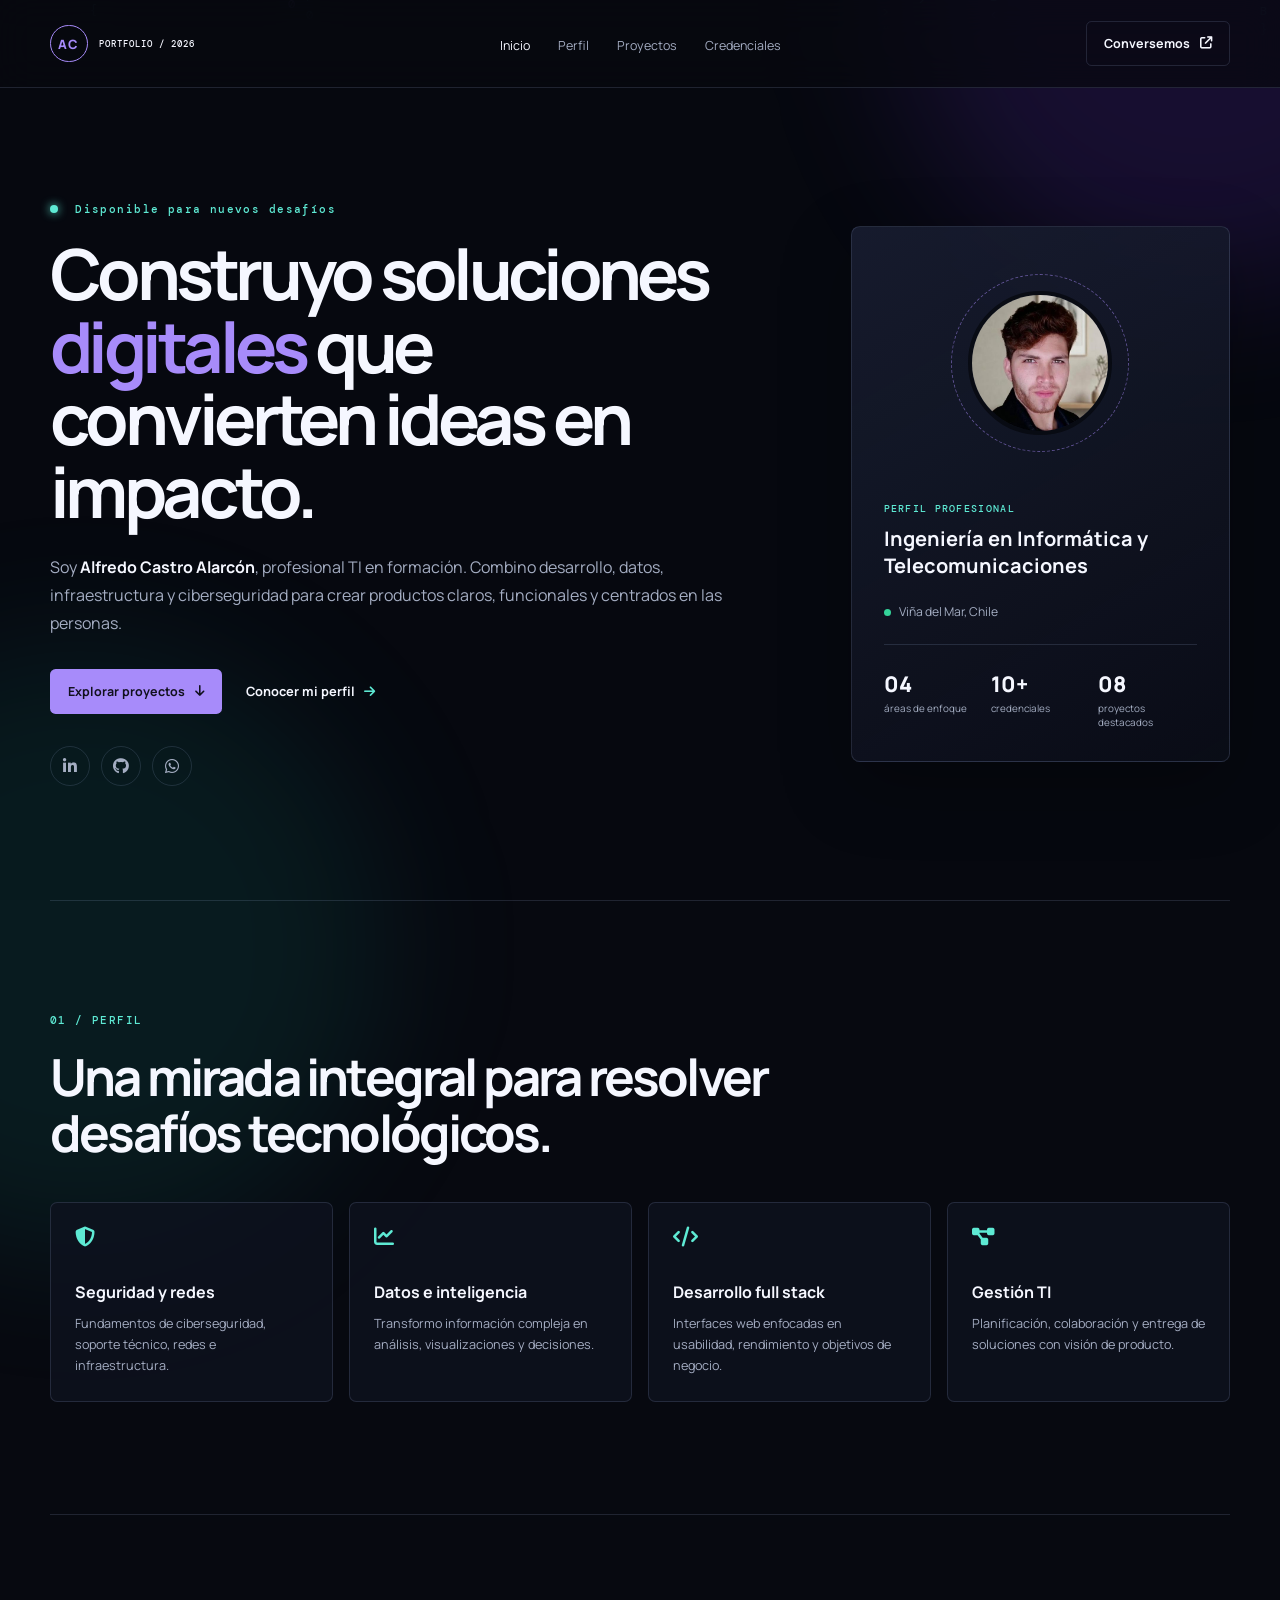
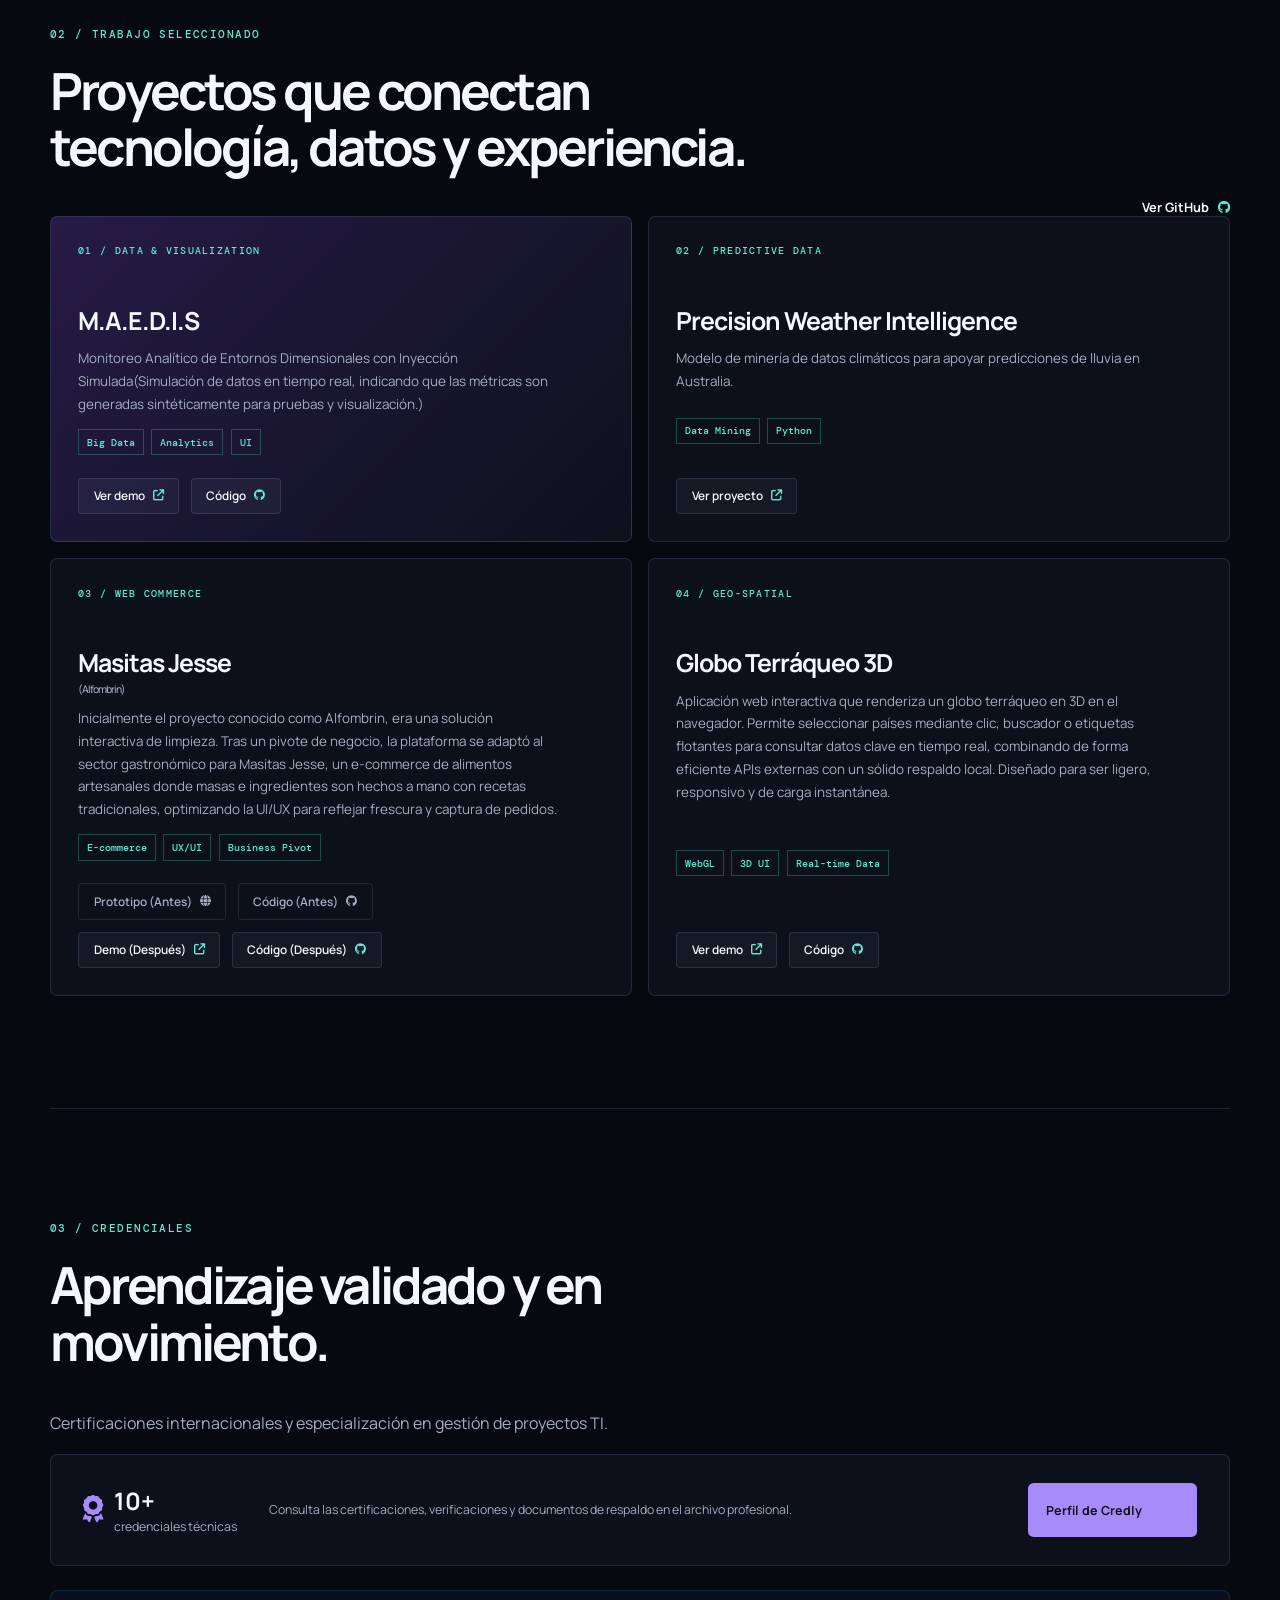
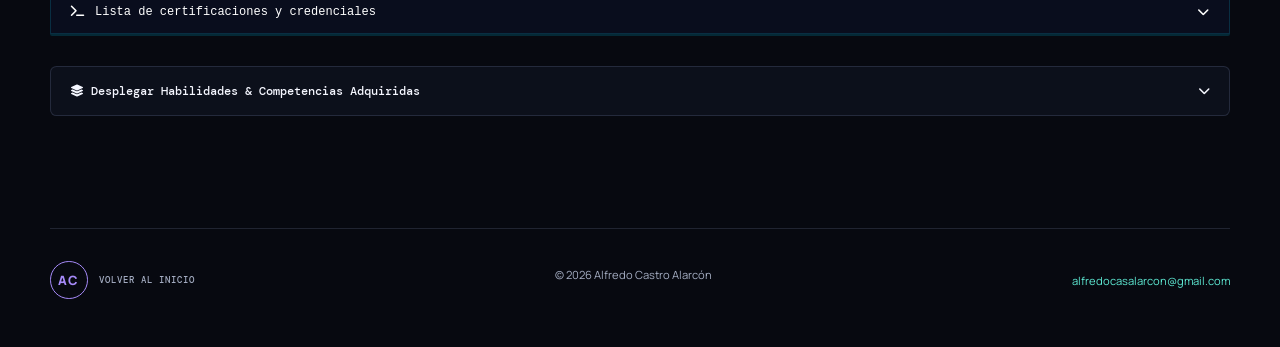
==== index.html @ 635bc7df "Update index.html" ====
<!doctype html>
<html lang="es">
<head>
  <meta charset="utf-8">
  <meta name="viewport" content="width=device-width, initial-scale=1">
  <meta name="description" content="Portafolio profesional de Alfredo Castro Alarcón.">
  <title>Alfredo Castro Alarcón · Portafolio</title>
  <link rel="preconnect" href="https://fonts.googleapis.com">
  <link rel="preconnect" href="https://fonts.gstatic.com" crossorigin>
  <link href="https://fonts.googleapis.com/css2?family=DM+Mono:wght@400;500&family=Manrope:wght@400;500;600;700;800&display=swap" rel="stylesheet">
  <link rel="stylesheet" href="https://cdnjs.cloudflare.com/ajax/libs/font-awesome/6.5.2/css/all.min.css">
  <link rel="stylesheet" href="css/style.css">
</head>
<body>
  <canvas id="matrix-canvas" aria-hidden="true"></canvas>
  <div class="ambient ambient-one"></div><div class="ambient ambient-two"></div>

  <div id="loading-screen" aria-live="polite"><div class="loader-content"><span class="loader-mark">AC</span><p>Inicializando portafolio</p></div></div>

  <header class="navbar">
    <a class="brand" href="#inicio" aria-label="Ir al inicio"><span>AC</span><small>PORTFOLIO / 2026</small></a>
    <button class="menu-toggle" type="button" aria-label="Abrir menú" aria-expanded="false"><i class="fa-solid fa-bars"></i></button>
    <nav aria-label="Navegación principal"><ul class="nav-links">
      <li><a class="active" href="#inicio">Inicio</a></li><li><a href="#perfil">Perfil</a></li><li><a href="#proyectos">Proyectos</a></li><li><a href="#certificaciones">Credenciales</a></li>
    </ul></nav>
    <a href="https://wa.me/56946371223" target="_blank" rel="noopener" class="btn btn-outline">Conversemos <i class="fa-solid fa-arrow-up-right-from-square"></i></a>
  </header>

  <main>
    <section id="inicio" class="hero-section">
      <div class="hero-copy reveal">
        <p class="eyebrow"><span></span> Disponible para nuevos desafíos</p>
        <h1>Construyo soluciones <em>digitales</em> que convierten ideas en impacto.</h1>
        <p class="hero-description">Soy <strong>Alfredo Castro Alarcón</strong>, profesional TI en formación. Combino desarrollo, datos, infraestructura y ciberseguridad para crear productos claros, funcionales y centrados en las personas.</p>
        <div class="hero-actions"><a class="btn btn-primary" href="#proyectos">Explorar proyectos <i class="fa-solid fa-arrow-down"></i></a><a class="text-link" href="#perfil">Conocer mi perfil <i class="fa-solid fa-arrow-right"></i></a></div>
        <div class="social-buttons"><a href="https://www.linkedin.com/in/alfredo-benjamin-castro-alarcon-b237053b0" target="_blank" rel="noopener" aria-label="LinkedIn"><i class="fa-brands fa-linkedin-in"></i></a><a href="https://github.com/Alphareone" target="_blank" rel="noopener" aria-label="GitHub"><i class="fa-brands fa-github"></i></a><a href="https://wa.me/56946371223" target="_blank" rel="noopener" aria-label="WhatsApp"><i class="fa-brands fa-whatsapp"></i></a></div>
      </div>
      <aside class="hero-panel reveal" aria-label="Resumen profesional">
        <div class="profile-orbit"><img src="img/alfredo-castro-alarcon.png" alt="Alfredo Castro Alarcón" onerror="this.hidden=true"><i class="fa-solid fa-user-shield"></i></div>
        <p class="panel-label">PERFIL PROFESIONAL</p><h2>Ingeniería en Informática y Telecomunicaciones</h2>
        <div class="status-line"><span></span> Viña del Mar, Chile</div>
        <dl class="metrics"><div><dt>04</dt><dd>áreas de enfoque</dd></div><div><dt>10+</dt><dd>credenciales</dd></div><div><dt>08</dt><dd>proyectos destacados</dd></div></dl>
      </aside>
    </section>

    <section id="perfil" class="section profile-section">
      <div class="section-intro reveal"><p class="eyebrow">01 / PERFIL</p><h2>Una mirada integral para resolver desafíos tecnológicos.</h2></div>
      <div class="focus-grid">
        <article class="focus-card reveal"><i class="fa-solid fa-shield-halved"></i><h3>Seguridad y redes</h3><p>Fundamentos de ciberseguridad, soporte técnico, redes e infraestructura.</p></article>
        <article class="focus-card reveal"><i class="fa-solid fa-chart-line"></i><h3>Datos e inteligencia</h3><p>Transformo información compleja en análisis, visualizaciones y decisiones.</p></article>
        <article class="focus-card reveal"><i class="fa-solid fa-code"></i><h3>Desarrollo full stack</h3><p>Interfaces web enfocadas en usabilidad, rendimiento y objetivos de negocio.</p></article>
        <article class="focus-card reveal"><i class="fa-solid fa-diagram-project"></i><h3>Gestión TI</h3><p>Planificación, colaboración y entrega de soluciones con visión de producto.</p></article>
      </div>
    </section>

<section id="proyectos" class="section projects-section">
      <div class="section-heading reveal"><div><p class="eyebrow">02 / TRABAJO SELECCIONADO</p><h2>Proyectos que conectan tecnología, datos y experiencia.</h2></div><a class="text-link" href="https://github.com/Alphareone" target="_blank" rel="noopener">Ver GitHub <i class="fa-brands fa-github"></i></a></div>
      <div class="projects-grid">
        <article class="project-card featured reveal"><p class="project-index">01 / DATA &amp; VISUALIZATION</p><h3>M.A.E.D.I.S</h3><p> Monitoreo Analítico de Entornos Dimensionales con Inyección Simulada(Simulación de datos en tiempo real, indicando que las métricas son generadas sintéticamente para pruebas y visualización.)</p><ul class="tags"><li>Big Data</li><li>Analytics</li><li>UI</li></ul><div class="project-links"><a href="https://alphareone.github.io/Carbono-APP-Visualizer/" target="_blank" rel="noopener" class="p-btn">Ver demo <i class="fa-solid fa-arrow-up-right-from-square"></i></a><a href="https://github.com/Alphareone/Carbono-APP-Visualizer.git" target="_blank" rel="noopener" class="p-btn">Código <i class="fa-brands fa-github"></i></a></div></article>
        <article class="project-card reveal"><p class="project-index">02 / PREDICTIVE DATA</p><h3>Precision Weather Intelligence</h3><p>Modelo de minería de datos climáticos para apoyar predicciones de lluvia en Australia.</p><ul class="tags"><li>Data Mining</li><li>Python</li></ul><div class="project-links"><a href="https://github.com/Alphareone/Precision-Weather-Intelligence.git" target="_blank" rel="noopener" class="p-btn">Ver proyecto <i class="fa-solid fa-arrow-up-right-from-square"></i></a></div></article>
        <article class="project-card reveal"><p class="project-index">03 / WEB COMMERCE</p><h3>Masitas Jesse <small style="font-size:0.65rem;color:var(--muted);font-weight:500;display:block;margin-top:0.2rem;">(Alfombrin)</small></h3><p>Inicialmente el proyecto conocido como Alfombrin, era una solución interactiva de limpieza. Tras un pivote de negocio, la plataforma se adaptó al sector gastronómico para Masitas Jesse, un e-commerce de alimentos artesanales donde masas e ingredientes son hechos a mano con recetas tradicionales, optimizando la UI/UX para reflejar frescura y captura de pedidos.</p><ul class="tags"><li>E-commerce</li><li>UX/UI</li><li>Business Pivot</li></ul><div class="project-links-container"><div class="project-links-row"><a href="https://alphareone.github.io/Alfombrin/" target="_blank" rel="noopener" class="p-btn btn-legacy">Prototipo (Antes) <i class="fa-solid fa-globe"></i></a><a href="https://github.com/Alphareone/Alfombrin.git" target="_blank" rel="noopener" class="p-btn btn-legacy">Código (Antes) <i class="fa-brands fa-github"></i></a></div><div class="project-links-row"><a href="https://alphareone.github.io/MasitasJesse/" target="_blank" rel="noopener" class="p-btn">Demo (Después) <i class="fa-solid fa-arrow-up-right-from-square"></i></a><a href="https://github.com/Alphareone/MasitasJesse.git" target="_blank" rel="noopener" class="p-btn">Código (Después) <i class="fa-brands fa-github"></i></a></div></div></article>
        <article class="project-card reveal"><p class="project-index">04 / GEO-SPATIAL</p><h3>Globo Terráqueo 3D</h3><p>Aplicación web interactiva que renderiza un globo terráqueo en 3D en el navegador. Permite seleccionar países mediante clic, buscador o etiquetas flotantes para consultar datos clave en tiempo real, combinando de forma eficiente APIs externas con un sólido respaldo local. Diseñado para ser ligero, responsivo y de carga instantánea.</p><ul class="tags"><li>WebGL</li><li>3D UI</li><li>Real-time Data</li></ul><div class="project-links"><a href="https://alphareone.github.io/Mapa3D-Abca-Link/" target="_blank" rel="noopener" class="p-btn">Ver demo <i class="fa-solid fa-arrow-up-right-from-square"></i></a><a href="https://github.com/Alphareone/Mapa3D-Abca-Link.git" target="_blank" rel="noopener" class="p-btn">Código <i class="fa-brands fa-github"></i></a></div></article>
      </div>
    </section>

    <section id="certificaciones" class="section certs-section">
      <div class="section-intro reveal"><p class="eyebrow">03 / CREDENCIALES</p><h2>Aprendizaje validado y en movimiento.</h2><p>Certificaciones internacionales y especialización en gestión de proyectos TI.</p></div>
      <div class="credential-summary reveal"><div><i class="fa-solid fa-award"></i><strong>10+</strong><span>credenciales técnicas</span></div><p>Consulta las certificaciones, verificaciones y documentos de respaldo en el archivo profesional.</p><a class="btn btn-primary" href="https://www.credly.com/users/alfredo-benjamin-castro-alarcon" target="_blank" rel="noopener">Perfil de Credly <i class="fa-solid fa-arrow-up-right-from-square"></i></a></div>
      <div id="contenedor-carpeta-digital"></div><div id="contenedor-matriz-skills"></div>
    </section>
  </main>
  <footer><a class="brand" href="#inicio"><span>AC</span><small>VOLVER AL INICIO</small></a><p>© 2026 Alfredo Castro Alarcón</p><a href="mailto:alfredocasalarcon@gmail.com?subject=Contacto%20desde%20tu%20Portafolio">alfredocasalarcon@gmail.com</a></footer>
  <script src="js/matrix-bg.js"></script><script src="js/ui-components.js"></script><script src="js/main.js"></script><script>let clickCount=0;console.log("%c  /\\_/\\\n ( o.o ) <--- (Gato Ágil Real)\n  > ^ < \n%c⚡ CYBER ANIMALS PRO v9.0 ⚡\n%c[ Conectado con físicas realistas de salto y carrera ]","color:#fb923c;font-weight:bold;font-size:14px;line-height:1.4;","color:#5eead4;font-weight:800;font-size:10px;font-family:monospace;margin-top:5px;display:block;","color:#a4adc2;font-size:9px;font-style:italic;");const bunny=document.createElement("div");bunny.id="matrix-bunny";bunny.innerHTML=`<svg viewBox="0 0 100 100" fill="none" stroke="#f472b6" stroke-width="3" stroke-linecap="round" stroke-linejoin="round"><path d="M20 60c0-15 10-25 25-25s20 15 20 25-5 15-20 15-25-5-25-15zM25 35c-3-10-5-20 2-25s12 5 10 15M40 35c3-10 5-20-2-25s-12 5-10 15M15 70c-4 0-7 4-5 8s8 2 8-3M55 72c4 0 7 4 5 8s-8 2-8-3" stroke="#f472b6"/><circle cx="34" cy="46" r="5" stroke="#f472b6"/><circle cx="50" cy="46" r="5" stroke="#f472b6"/><path d="M39 46h5" stroke="#f472b6"/></svg>`;const cat=document.createElement("div");cat.id="matrix-cat";cat.innerHTML=`<svg viewBox="0 0 120 80" fill="none" stroke="#fb923c" stroke-width="3" stroke-linecap="round" stroke-linejoin="round"><path d="M35 40c15-5 35-5 50 0 10 3 15 12 10 18-5 5-25 5-45 2-15-2-20-8-15-20zM80 38c5-8 12-10 12-2s-4 12-12 10M25 45c-8-2-15-10-5-12s15 4 15 10M85 55l15 10M75 56l10 12M30 55l-15 12M40 54l-10 14M20 35c-5-5-5-15 0-15s10 10 5 15" stroke="#fb923c"/><rect x="72" y="36" width="7" height="7" rx="1" stroke="#fb923c"/><rect x="84" y="38" width="7" height="7" rx="1" stroke="#fb923c"/><path d="M79 40h5" stroke="#fb923c"/></svg>`;document.body.appendChild(bunny);document.body.appendChild(cat);document.addEventListener("click",()=>{clickCount++;if(clickCount===15&&!bunny.classList.contains("cyber-jump")){bunny.classList.add("cyber-jump");cat.classList.add("cyber-chase");setTimeout(()=>{bunny.classList.remove("cyber-jump");cat.classList.remove("cyber-chase");clickCount=0;},6300);}});</script>
</body>
</html>
---- css/style.css ----
:root{--bg:#070910;--surface:rgba(15,18,31,.78);--surface-solid:#101522;--line:rgba(186,202,255,.14);--text:#f5f7ff;--muted:#a4adc2;--violet:#a78bfa;--cyan:#5eead4;--max:1180px}*{box-sizing:border-box}html{scroll-behavior:smooth}body{margin:0;background:var(--bg);color:var(--text);font-family:Manrope,Arial,sans-serif;overflow-x:hidden}a{color:inherit;text-decoration:none}#matrix-canvas{position:fixed;inset:0;z-index:-3;width:100%;height:100%;opacity:.18}.ambient{position:fixed;z-index:-2;width:38rem;height:38rem;filter:blur(70px);border-radius:50%;pointer-events:none}.ambient-one{background:rgba(124,58,237,.15);top:-20rem;right:-14rem}.ambient-two{background:rgba(20,184,166,.1);bottom:-22rem;left:-14rem}#loading-screen{position:fixed;inset:0;background:#070910;z-index:100;display:grid;place-items:center;transition:opacity .5s,visibility .5s}.loader-content{text-align:center;color:var(--muted);font:500 .75rem 'DM Mono',monospace;letter-spacing:.12em}.loader-mark{display:grid;place-items:center;width:4rem;height:4rem;margin:auto auto 1rem;border:1px solid var(--violet);border-radius:50%;color:var(--text);font:700 1rem Manrope;box-shadow:0 0 32px rgba(167,139,250,.35)}.navbar{height:5.5rem;display:flex;align-items:center;justify-content:space-between;padding:0 max(1.5rem,calc((100% - var(--max))/2));border-bottom:1px solid var(--line);background:rgba(7,9,16,.74);backdrop-filter:blur(18px);position:sticky;top:0;z-index:20}.brand{display:flex;align-items:center;gap:.7rem;font:500 .65rem 'DM Mono',monospace;letter-spacing:.1em}.brand span{display:grid;place-items:center;width:2.35rem;height:2.35rem;border:1px solid var(--violet);border-radius:50%;font:800 .8rem Manrope;color:var(--violet)}.nav-links{display:flex;list-style:none;gap:1.75rem;margin:0;padding:0}.nav-links a{font-size:.78rem;color:var(--muted);transition:color .2s}.nav-links a:hover,.nav-links a.active{color:var(--text)}.btn{display:inline-flex;align-items:center;justify-content:center;gap:.65rem;padding:.8rem 1.05rem;border-radius:.35rem;border:1px solid transparent;font-size:.78rem;font-weight:700;transition:transform .2s,background .2s}.btn:hover{transform:translateY(-2px)}.btn-primary{background:var(--violet);color:#11101d}.btn-outline{border-color:var(--line);color:var(--text)}.menu-toggle{display:none;background:none;border:0;color:var(--text);font-size:1.15rem}.hero-section,.section{width:min(var(--max),calc(100% - 3rem));margin:auto}.hero-section{min-height:calc(100vh - 5.5rem);display:grid;grid-template-columns:1.3fr .7fr;align-items:center;gap:6rem;padding:5rem 0}.eyebrow{font:500 .68rem 'DM Mono',monospace;letter-spacing:.13em;color:var(--cyan);margin:0 0 1.3rem}.eyebrow span{display:inline-block;width:.5rem;height:.5rem;border-radius:50%;background:var(--cyan);margin-right:.55rem;box-shadow:0 0 10px var(--cyan)}h1,h2,h3,p{margin-top:0}h1{font-size:clamp(2.7rem,5.5vw,5.2rem);line-height:1.03;letter-spacing:-.065em;max-width:55rem;margin-bottom:1.6rem}h1 em{font-style:normal;color:var(--violet)}.hero-description{max-width:42rem;color:var(--muted);line-height:1.75;font-size:1rem}.hero-description strong{color:var(--text)}.hero-actions{display:flex;align-items:center;gap:1.5rem;margin:2rem 0}.text-link{font-size:.8rem;font-weight:700;color:var(--text)}.text-link i{margin-left:.35rem;color:var(--cyan)}.social-buttons{display:flex;gap:.7rem}.social-buttons a{display:grid;place-items:center;width:2.5rem;height:2.5rem;border:1px solid var(--line);border-radius:50%;color:var(--muted);transition:.2s}.social-buttons a:hover{color:var(--cyan);border-color:var(--cyan);transform:translateY(-2px)}.hero-panel{position:relative;background:linear-gradient(150deg,rgba(24,29,48,.92),rgba(11,14,25,.75));border:1px solid var(--line);padding:2rem;border-radius:.55rem;box-shadow:0 25px 70px rgba(0,0,0,.28)}.profile-orbit{height:13rem;display:grid;place-items:center;margin-bottom:2.2rem;position:relative}.profile-orbit:before{content:'';position:absolute;width:11rem;height:11rem;border:1px dashed rgba(167,139,250,.5);border-radius:50%;animation:spin 26s linear infinite}.profile-orbit img{width:9rem;height:9rem;border-radius:50%;object-fit:cover;position:relative;z-index:1;border:4px solid rgba(7,9,16,.8)}.profile-orbit i{position:absolute;font-size:4rem;color:var(--violet);opacity:.65}.panel-label,.project-index{font:500 .62rem 'DM Mono',monospace;letter-spacing:.13em;color:var(--cyan)}.hero-panel h2{font-size:1.25rem;line-height:1.35;margin:.55rem 0 1.5rem}.status-line{font-size:.76rem;color:var(--muted);padding-bottom:1.5rem;border-bottom:1px solid var(--line)}.status-line span{display:inline-block;width:.45rem;height:.45rem;border-radius:50%;background:#34d399;margin-right:.4rem}.metrics{display:grid;grid-template-columns:repeat(3,1fr);gap:.5rem;margin:1.5rem 0 0}.metrics dt{font-size:1.35rem;font-weight:800}.metrics dd{margin:.2rem 0 0;font-size:.62rem;color:var(--muted)}.section{padding:7rem 0;border-top:1px solid var(--line)}.section-intro{max-width:48rem}.section h2{font-size:clamp(2rem,4vw,3.35rem);line-height:1.1;letter-spacing:-.055em;margin-bottom:2.6rem}.section-intro>p:last-child{color:var(--muted);line-height:1.7}.focus-grid{display:grid;grid-template-columns:repeat(4,1fr);gap:1rem}.focus-card{padding:1.5rem;background:var(--surface);border:1px solid var(--line);border-radius:.45rem;transition:.25s}.focus-card:hover,.project-card:hover{border-color:rgba(167,139,250,.7);transform:translateY(-4px)}.focus-card i{color:var(--cyan);font-size:1.25rem}.focus-card h3{font-size:1rem;margin:2rem 0 .7rem}.focus-card p{font-size:.79rem;line-height:1.65;color:var(--muted);margin:0}.section-heading{display:flex;align-items:end;justify-content:space-between;gap:2rem}.section-heading h2{max-width:45rem}.projects-grid{display:grid;grid-template-columns:repeat(2,1fr);gap:1rem}.project-card{min-height:20rem;display:flex;flex-direction:column;background:var(--surface);border:1px solid var(--line);border-radius:.45rem;padding:1.7rem;transition:.25s}.project-card.featured{background:linear-gradient(135deg,rgba(111,70,196,.3),rgba(15,18,31,.9))}.project-card h3{font-size:1.55rem;letter-spacing:-.04em;margin:2.3rem 0 .65rem}.project-card>p:not(.project-index){line-height:1.7;font-size:.84rem;color:var(--muted);max-width:30rem}.tags{display:flex;flex-wrap:wrap;gap:.45rem;padding:0;list-style:none;margin:auto 0 1.4rem}.tags li{font:500 .62rem 'DM Mono',monospace;color:var(--cyan);border:1px solid rgba(94,234,212,.25);padding:.35rem .5rem}.project-links{display:flex;gap:1rem}.project-links a{font-size:.75rem;font-weight:700;color:var(--text)}.project-links a:first-child{color:var(--cyan)}.project-links.evolution-grid{display:grid;grid-template-columns:1fr 1fr;gap:.6rem 1.2rem;width:100%}.project-links.evolution-grid a.legacy-link{color:var(--muted);font-weight:500;opacity:.7;transition:opacity .2s,color .2s}.project-links.evolution-grid a.legacy-link:hover{color:var(--text);opacity:1}.project-links.evolution-grid a.legacy-link i{color:var(--muted);opacity:.8}.credential-summary{display:grid;grid-template-columns:auto 1fr auto;align-items:center;gap:2rem;padding:1.75rem 2rem;margin-bottom:1.5rem;background:var(--surface);border:1px solid var(--line);border-radius:.45rem}.credential-summary>div{display:grid;grid-template-columns:auto auto;align-items:center;column-gap:.7rem}.credential-summary i{grid-row:span 2;font-size:1.7rem;color:var(--violet)}.credential-summary strong{font-size:1.5rem}.credential-summary span,.credential-summary p{font-size:.77rem;color:var(--muted);line-height:1.6;margin:0}.skills-map-container,.dropdown-container{margin-top:1rem}.skills-map-trigger,.dropdown-trigger{width:100%;display:flex;justify-content:space-between;align-items:center;padding:1rem 1.2rem;background:var(--surface);border:1px solid var(--line);border-radius:.4rem;color:var(--text);text-align:left;font:500 .75rem 'DM Mono',monospace;cursor:pointer}.dropdown-content{max-height:0;overflow:hidden;transition:max-height .4s ease}.dropdown-content.open{max-height:8000px}.skills-matrix-grid{display:grid;grid-template-columns:repeat(3,1fr);gap:1rem;padding:1rem 0}.matrix-column{padding:1.2rem;background:var(--surface);border:1px solid var(--line);border-radius:.4rem}.matrix-column h5{font-size:.76rem;margin:0 0 .8rem;color:var(--cyan)}.matrix-column ul{margin:0;padding-left:1rem;color:var(--muted);font-size:.73rem;line-height:1.65}.cert-interactive-card{background:var(--surface)!important;border-color:var(--line)!important}.cert-interactive-card:hover{transform:translateY(-4px);border-color:var(--violet)!important;box-shadow:0 16px 35px rgba(0,0,0,.25)}footer{width:min(var(--max),calc(100% - 3rem));margin:auto;border-top:1px solid var(--line);padding:2rem 0 3rem;display:flex;justify-content:space-between;align-items:center;color:var(--muted);font-size:.7rem}footer a:last-child{color:var(--cyan)}.reveal{opacity:0;transform:translateY(18px);transition:opacity .65s ease,transform .65s ease}.reveal.visible{opacity:1;transform:none}@keyframes spin{to{transform:rotate(360deg)}}@media(max-width:850px){.navbar{height:4.8rem}.navbar>.btn{display:none}.menu-toggle{display:block}.navbar nav{display:none;position:absolute;top:4.8rem;left:0;right:0;background:#0b0e18;border-bottom:1px solid var(--line);padding:1.2rem 1.5rem}.navbar nav.open{display:block}.nav-links{flex-direction:column;gap:1rem}.hero-section{grid-template-columns:1fr;gap:2.5rem;padding:4rem 0}.hero-panel{max-width:31rem}.focus-grid{grid-template-columns:repeat(2,1fr)}.credential-summary{grid-template-columns:1fr;gap:1.1rem}.skills-matrix-grid{grid-template-columns:1fr}}@media(max-width:560px){.hero-section,.section,footer{width:min(100% - 2rem,var(--max))}h1{font-size:2.7rem}.section{padding:4.5rem 0}.focus-grid,.projects-grid{grid-template-columns:1fr}.section-heading{align-items:start;flex-direction:column;gap:0}.hero-actions{align-items:start;flex-direction:column;gap:1.1rem}.profile-orbit{height:10rem}.profile-orbit:before{width:8rem;height:8rem}.profile-orbit img{width:6.5rem;height:6.5rem}footer{gap:1rem;align-items:start;flex-direction:column}.credential-summary{padding:1.4rem}}
/* Contenedor base original para las tarjetas estándar (1, 2 y 4) */.project-links {display: flex;flex-wrap: wrap;gap: 0.75rem;margin-top: auto;}/* NUEVO: Contenedor estructural para las dos filas de Masitas Jesse */.project-links-container {display: flex;flex-direction: column;gap: 0.75rem; /* Espacio vertical entre la fila de arriba y la de abajo */margin-top: auto; /* Empuja todo al fondo de la tarjeta */}/* Filas horizontales internas */.project-links-row {display: flex;gap: 0.75rem; /* Espacio horizontal entre botones de la misma fila */}/* Estilo base para todos los botones de proyectos */
.project-links .p-btn,.project-links-row .p-btn {display: inline-flex;align-items: center;justify-content: center;gap: 0.5rem;padding: 0.55rem 0.9rem;border-radius: 0.25rem;font-size: 0.74rem;font-weight: 600;background: rgba(186, 202, 255, 0.05);border: 1px solid var(--line);color: var(--text) !important;transition: all 0.2s ease;cursor: pointer;flex: 1; /* Hace que ambos botones midan exactamente lo mismo en pantallas móviles */max-width: max-content; /* Evita que se estiren de más en pantallas grandes */}/* Hover Global */.project-links .p-btn:hover,.project-links-row .p-btn:hover {background: rgba(94, 234, 212, 0.1);border-color: var(--cyan);transform: translateY(-1px);}/* Iconos de botones actuales */.project-links .p-btn i,.project-links-row .p-btn i {font-size: 0.7rem;color: var(--cyan);transition: transform 0.2s ease;}.project-links .p-btn:hover i,.project-links-row .p-btn:hover i {transform: scale(1.1);}/* Estilos específicos para la fila Legacy / "Antes" */.project-links-row .p-btn.btn-legacy {color: var(--muted) !important;border-color: rgba(164, 173, 194, 0.15);background: transparent;}.project-links-row .p-btn.btn-legacy i {color: var(--muted);}/* Hover específico para el "Antes" (Cambia a Violeta para denotar jerarquía) */.project-links-row .p-btn.btn-legacy:hover {border-color: var(--violet);background: rgba(167, 139, 250, 0.08);color: var(--text) !important;}.project-links-row .p-btn.btn-legacy:hover i {color: var(--violet);}#matrix-bunny,#matrix-cat{position:fixed;bottom:-100px;left:-150px;width:110px;height:auto;z-index:-2;pointer-events:none;opacity:0;mix-blend-mode:screen;transition:opacity 0.3s}#matrix-bunny{filter:drop-shadow(0 0 15px rgba(244,114,182,0.8))}#matrix-cat{filter:drop-shadow(0 0 15px rgba(251,146,60,0.8))}.cyber-jump{animation:bunnyJump 6s cubic-bezier(0.25,1,0.5,1) forwards}.cyber-chase{animation:catChase 6s cubic-bezier(0.25,1,0.5,1) 0.3s forwards}.cyber-jump svg{animation:bunnyFlex 0.8s ease-in-out infinite}.cyber-chase svg{animation:catFlex 0.5s ease-in-out infinite}@keyframes bunnyJump{0%{left:-150px;bottom:-20px;opacity:0}10%{opacity:1}15%{bottom:160px}30%{bottom:0px}45%{bottom:180px}60%{bottom:0px}75%{bottom:140px}90%{bottom:0px;opacity:1}100%{left:100%;bottom:-20px;opacity:0}}@keyframes catChase{0%{left:-150px;bottom:0px;opacity:0}10%{opacity:1}100%{left:100%;bottom:0px;opacity:0}}@keyframes bunnyFlex{0%,100%{transform:scale(1,1) translateY(0)}40%{transform:scale(0.8,1.3) translateY(-10px)}75%{transform:scale(1.3,0.7) translateY(5px)}}@keyframes catFlex{0%,100%{transform:scale(1,1)}50%{transform:scale(1.4,0.8) translateX(5px)}}
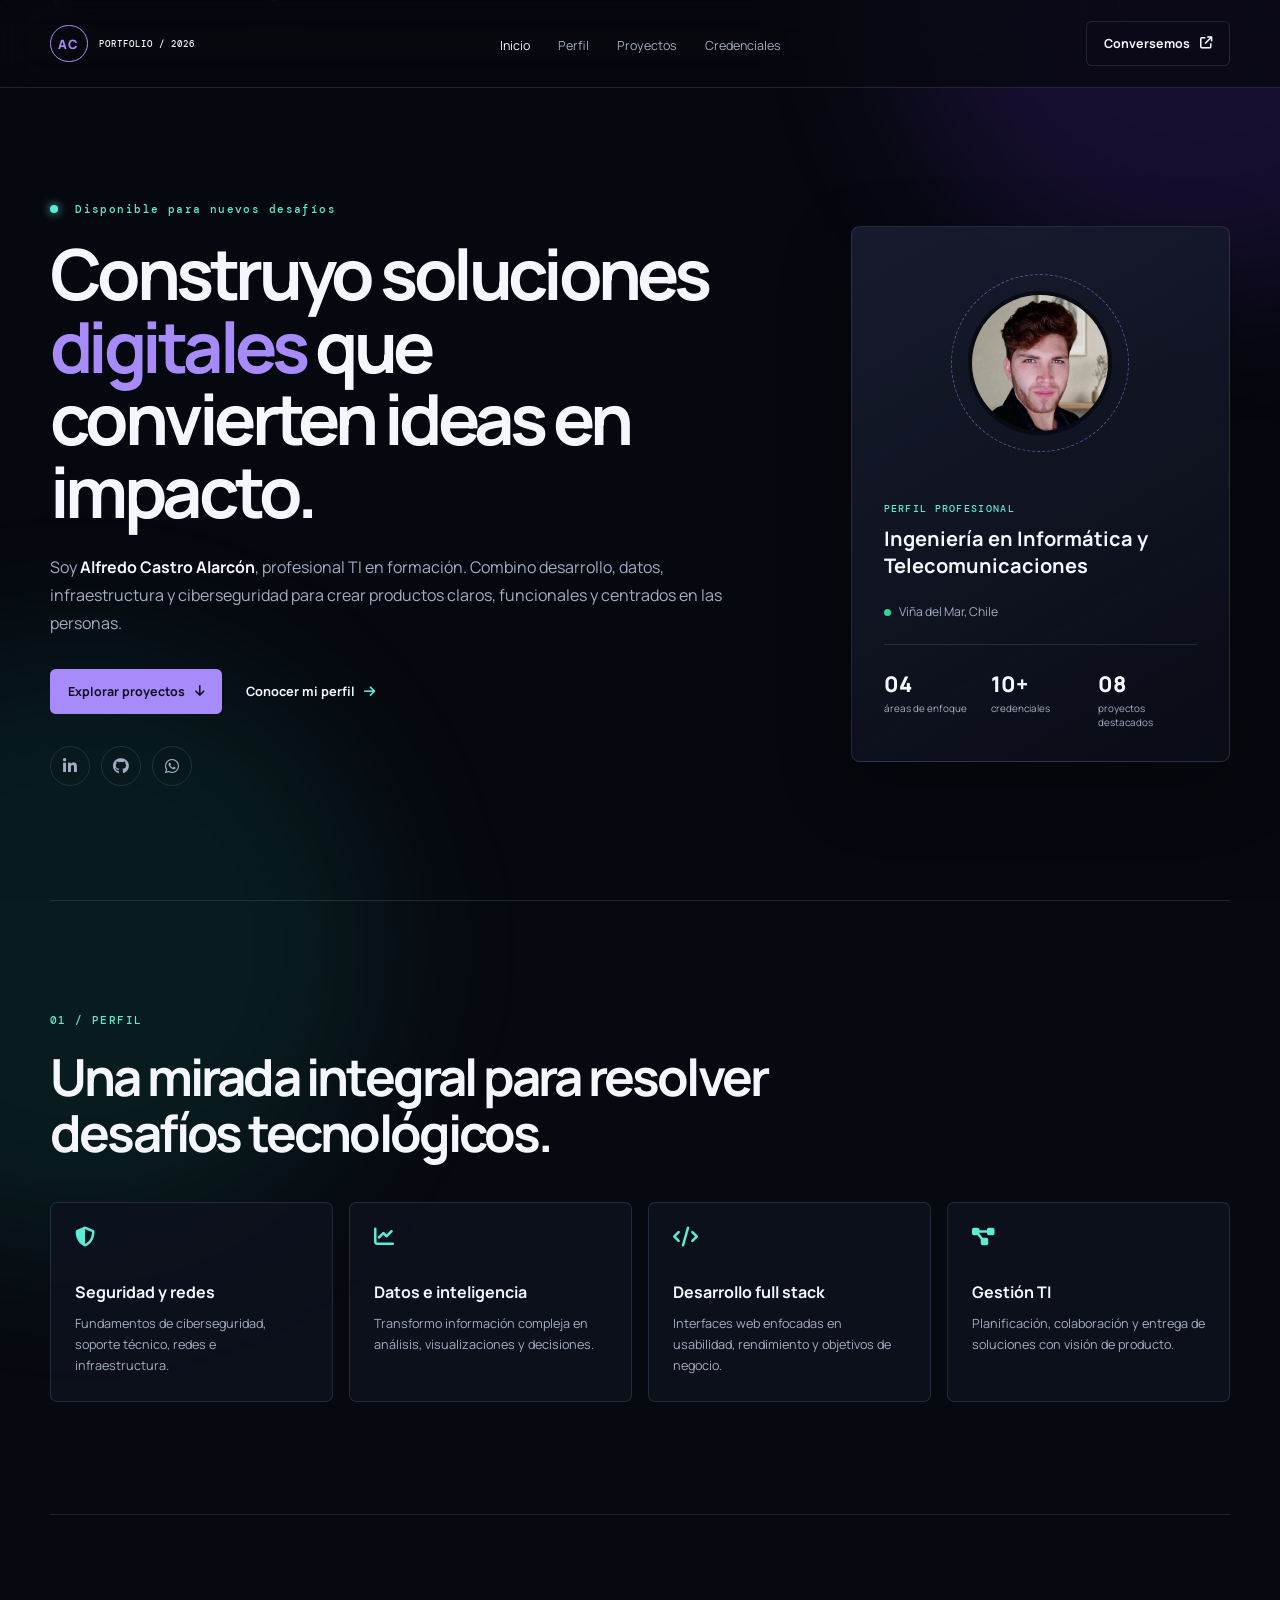
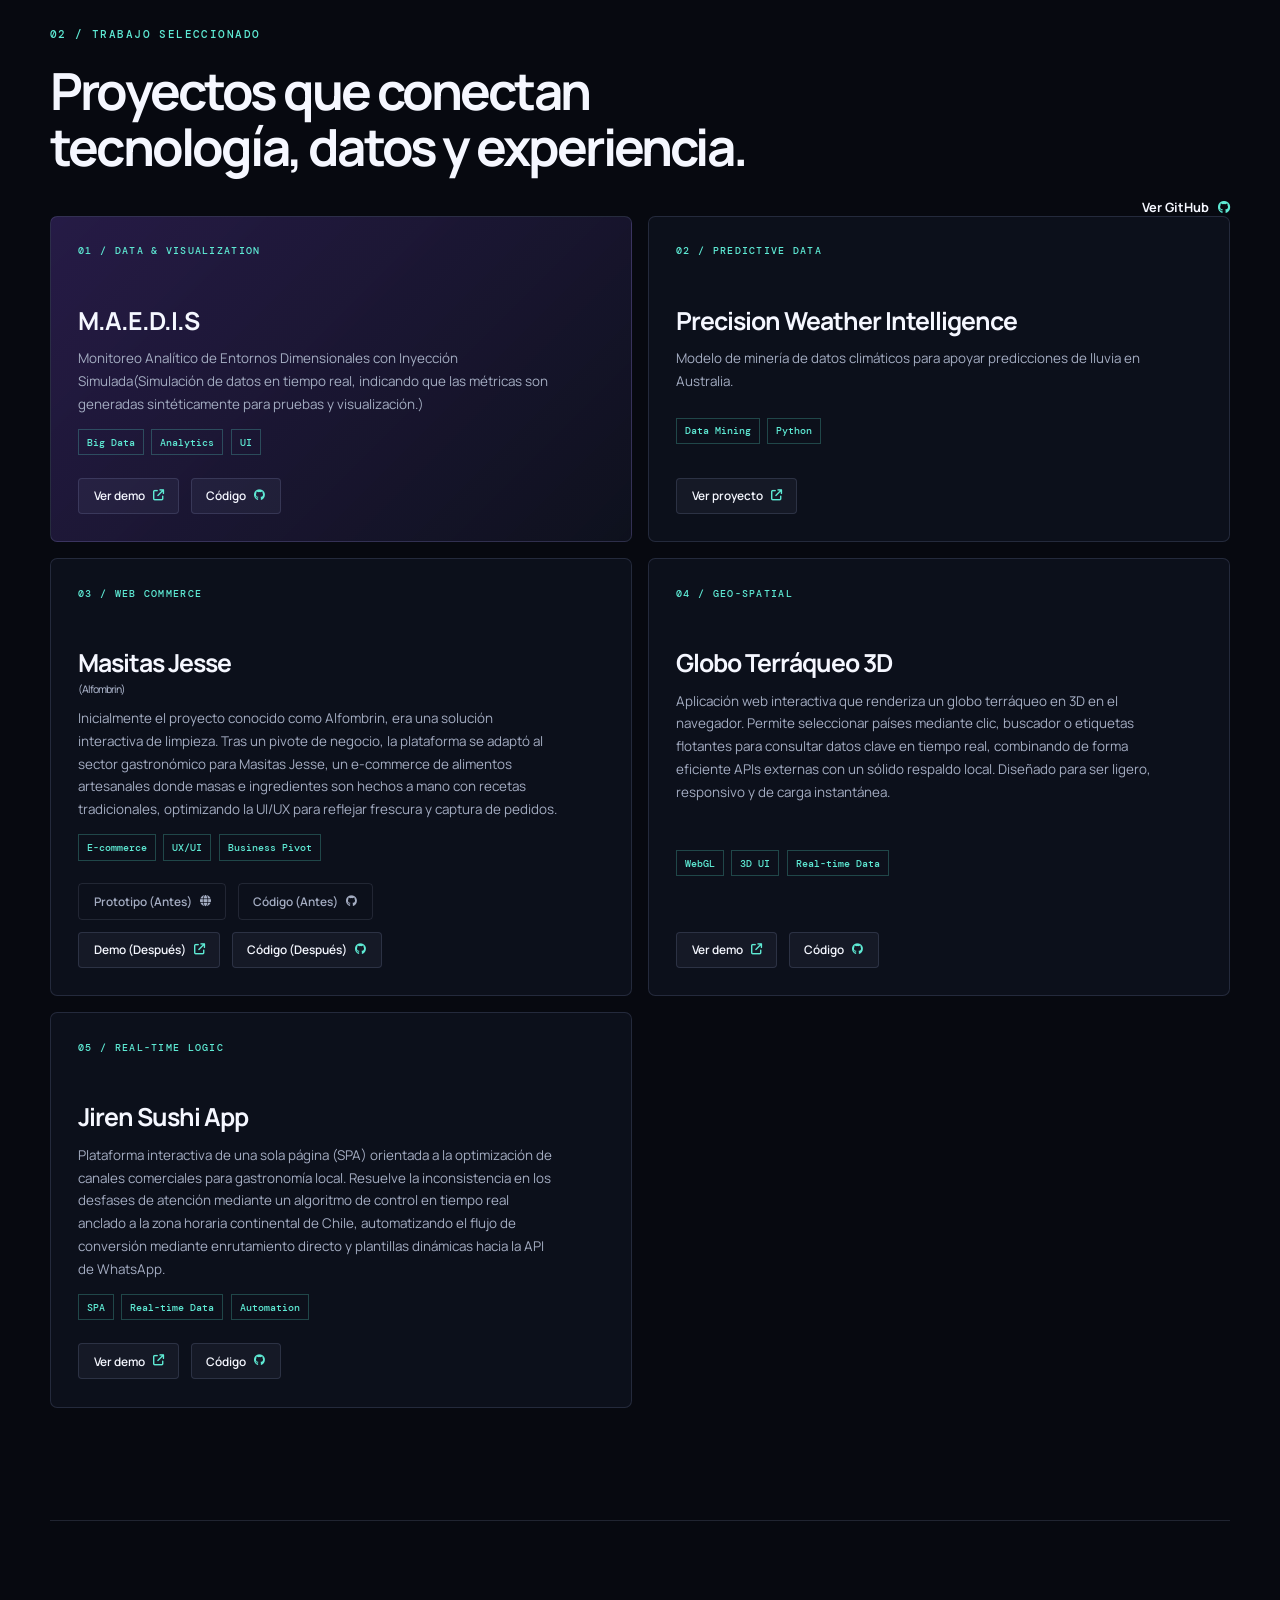
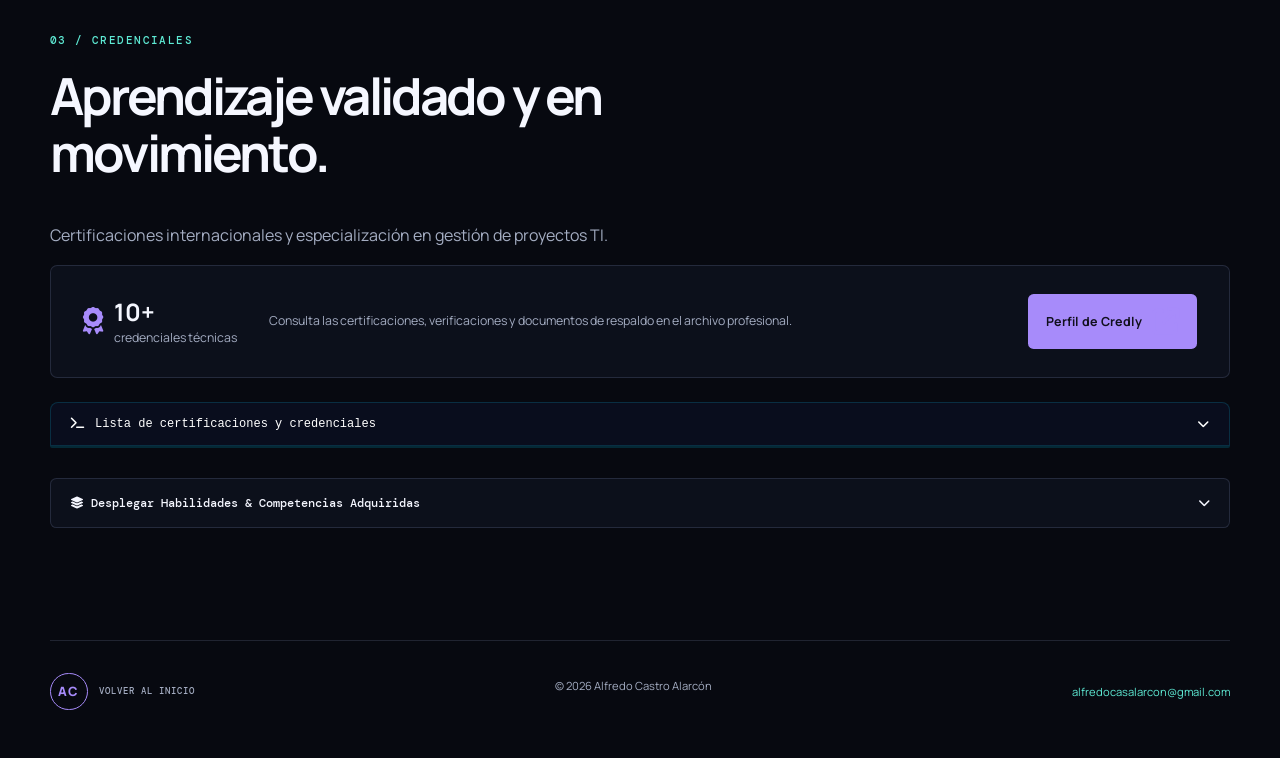
==== commit 9571ef21: "Add new project 'Jiren Sushi App' to index.html" ====
--- a/index.html
+++ b/index.html
@@ -60,6 +60,7 @@
         <article class="project-card reveal"><p class="project-index">02 / PREDICTIVE DATA</p><h3>Precision Weather Intelligence</h3><p>Modelo de minería de datos climáticos para apoyar predicciones de lluvia en Australia.</p><ul class="tags"><li>Data Mining</li><li>Python</li></ul><div class="project-links"><a href="https://github.com/Alphareone/Precision-Weather-Intelligence.git" target="_blank" rel="noopener" class="p-btn">Ver proyecto <i class="fa-solid fa-arrow-up-right-from-square"></i></a></div></article>
         <article class="project-card reveal"><p class="project-index">03 / WEB COMMERCE</p><h3>Masitas Jesse <small style="font-size:0.65rem;color:var(--muted);font-weight:500;display:block;margin-top:0.2rem;">(Alfombrin)</small></h3><p>Inicialmente el proyecto conocido como Alfombrin, era una solución interactiva de limpieza. Tras un pivote de negocio, la plataforma se adaptó al sector gastronómico para Masitas Jesse, un e-commerce de alimentos artesanales donde masas e ingredientes son hechos a mano con recetas tradicionales, optimizando la UI/UX para reflejar frescura y captura de pedidos.</p><ul class="tags"><li>E-commerce</li><li>UX/UI</li><li>Business Pivot</li></ul><div class="project-links-container"><div class="project-links-row"><a href="https://alphareone.github.io/Alfombrin/" target="_blank" rel="noopener" class="p-btn btn-legacy">Prototipo (Antes) <i class="fa-solid fa-globe"></i></a><a href="https://github.com/Alphareone/Alfombrin.git" target="_blank" rel="noopener" class="p-btn btn-legacy">Código (Antes) <i class="fa-brands fa-github"></i></a></div><div class="project-links-row"><a href="https://alphareone.github.io/MasitasJesse/" target="_blank" rel="noopener" class="p-btn">Demo (Después) <i class="fa-solid fa-arrow-up-right-from-square"></i></a><a href="https://github.com/Alphareone/MasitasJesse.git" target="_blank" rel="noopener" class="p-btn">Código (Después) <i class="fa-brands fa-github"></i></a></div></div></article>
         <article class="project-card reveal"><p class="project-index">04 / GEO-SPATIAL</p><h3>Globo Terráqueo 3D</h3><p>Aplicación web interactiva que renderiza un globo terráqueo en 3D en el navegador. Permite seleccionar países mediante clic, buscador o etiquetas flotantes para consultar datos clave en tiempo real, combinando de forma eficiente APIs externas con un sólido respaldo local. Diseñado para ser ligero, responsivo y de carga instantánea.</p><ul class="tags"><li>WebGL</li><li>3D UI</li><li>Real-time Data</li></ul><div class="project-links"><a href="https://alphareone.github.io/Mapa3D-Abca-Link/" target="_blank" rel="noopener" class="p-btn">Ver demo <i class="fa-solid fa-arrow-up-right-from-square"></i></a><a href="https://github.com/Alphareone/Mapa3D-Abca-Link.git" target="_blank" rel="noopener" class="p-btn">Código <i class="fa-brands fa-github"></i></a></div></article>
+        <article class="project-card reveal"><p class="project-index">05 / REAL-TIME LOGIC</p><h3>Jiren Sushi App</h3><p>Plataforma interactiva de una sola página (SPA) orientada a la optimización de canales comerciales para gastronomía local. Resuelve la inconsistencia en los desfases de atención mediante un algoritmo de control en tiempo real anclado a la zona horaria continental de Chile, automatizando el flujo de conversión mediante enrutamiento directo y plantillas dinámicas hacia la API de WhatsApp.</p><ul class="tags"><li>SPA</li><li>Real-time Data</li><li>Automation</li></ul><div class="project-links"><a href="https://alphareone.github.io/JirenSushi-App/" target="_blank" rel="noopener" class="p-btn">Ver demo <i class="fa-solid fa-arrow-up-right-from-square"></i></a><a href="https://github.com/Alphareone/JirenSushi-App.git" target="_blank" rel="noopener" class="p-btn">Código <i class="fa-brands fa-github"></i></a></div></article>
       </div>
     </section>
 
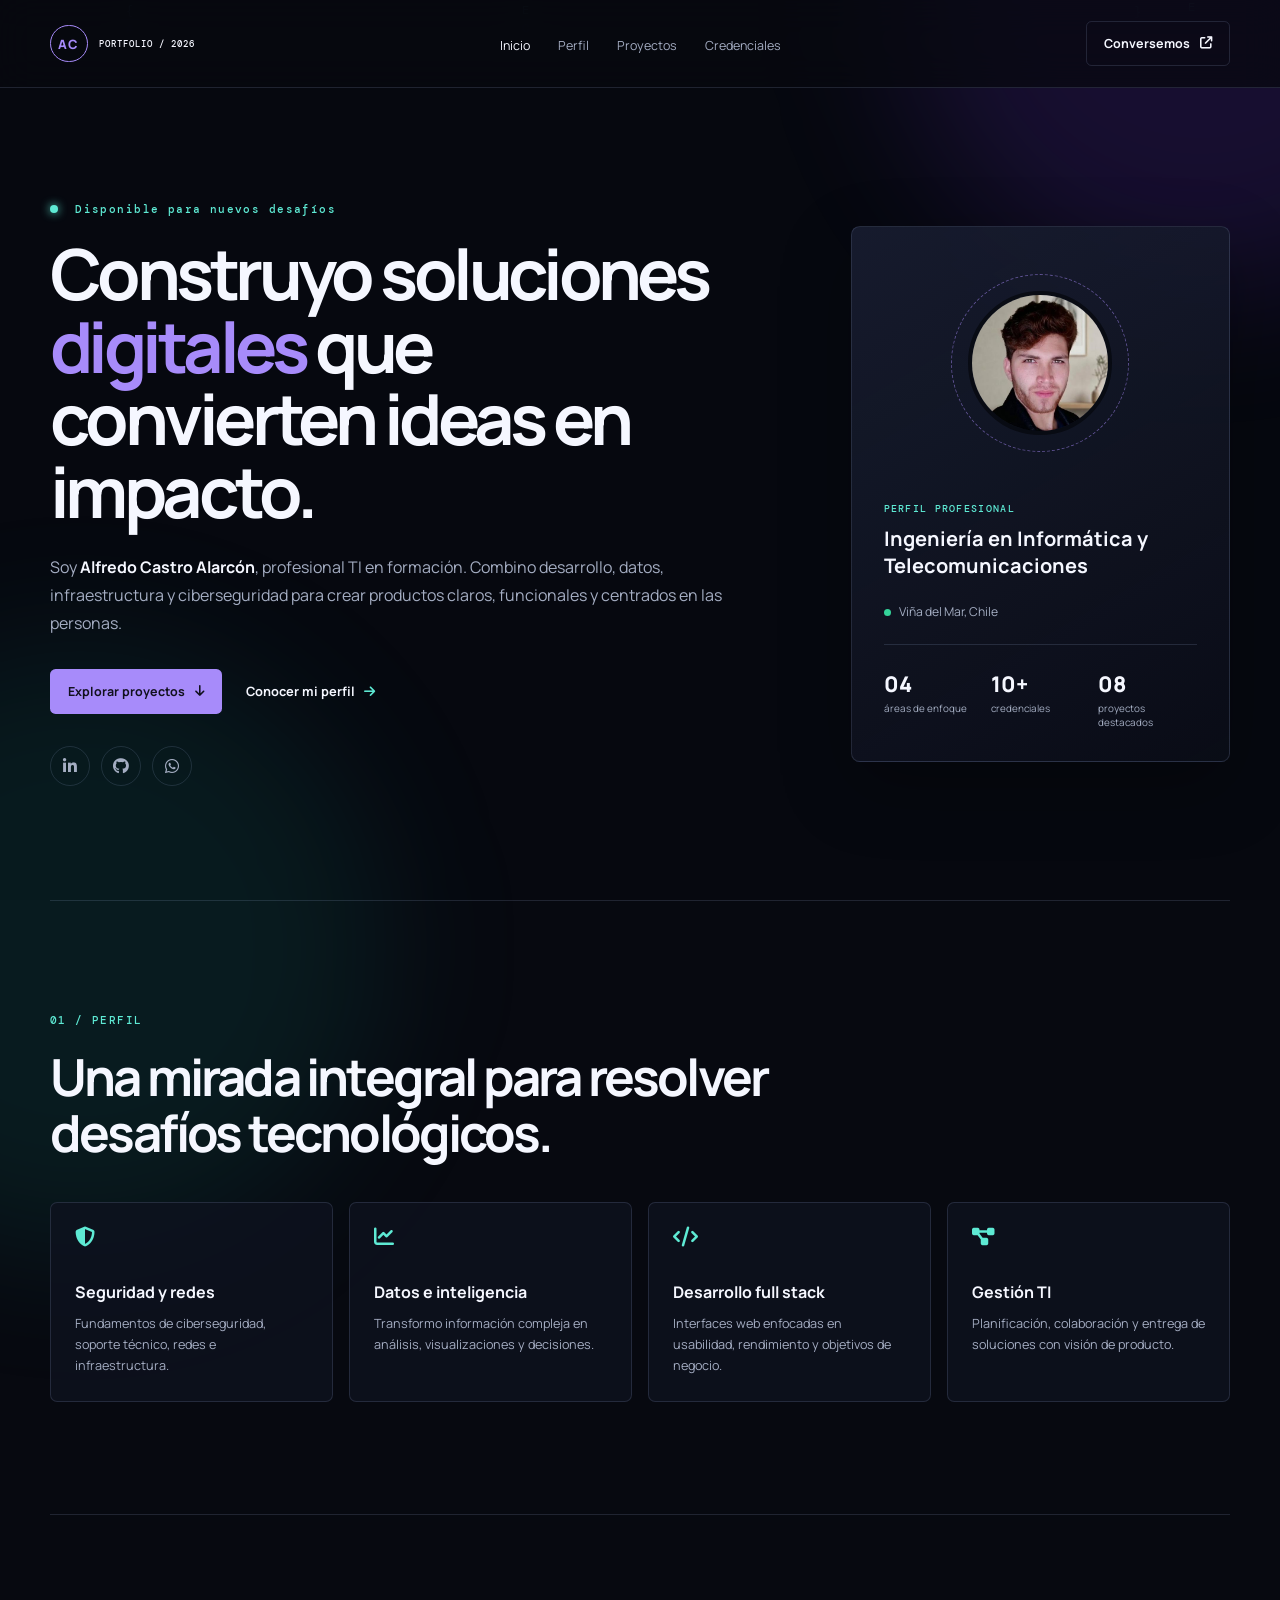
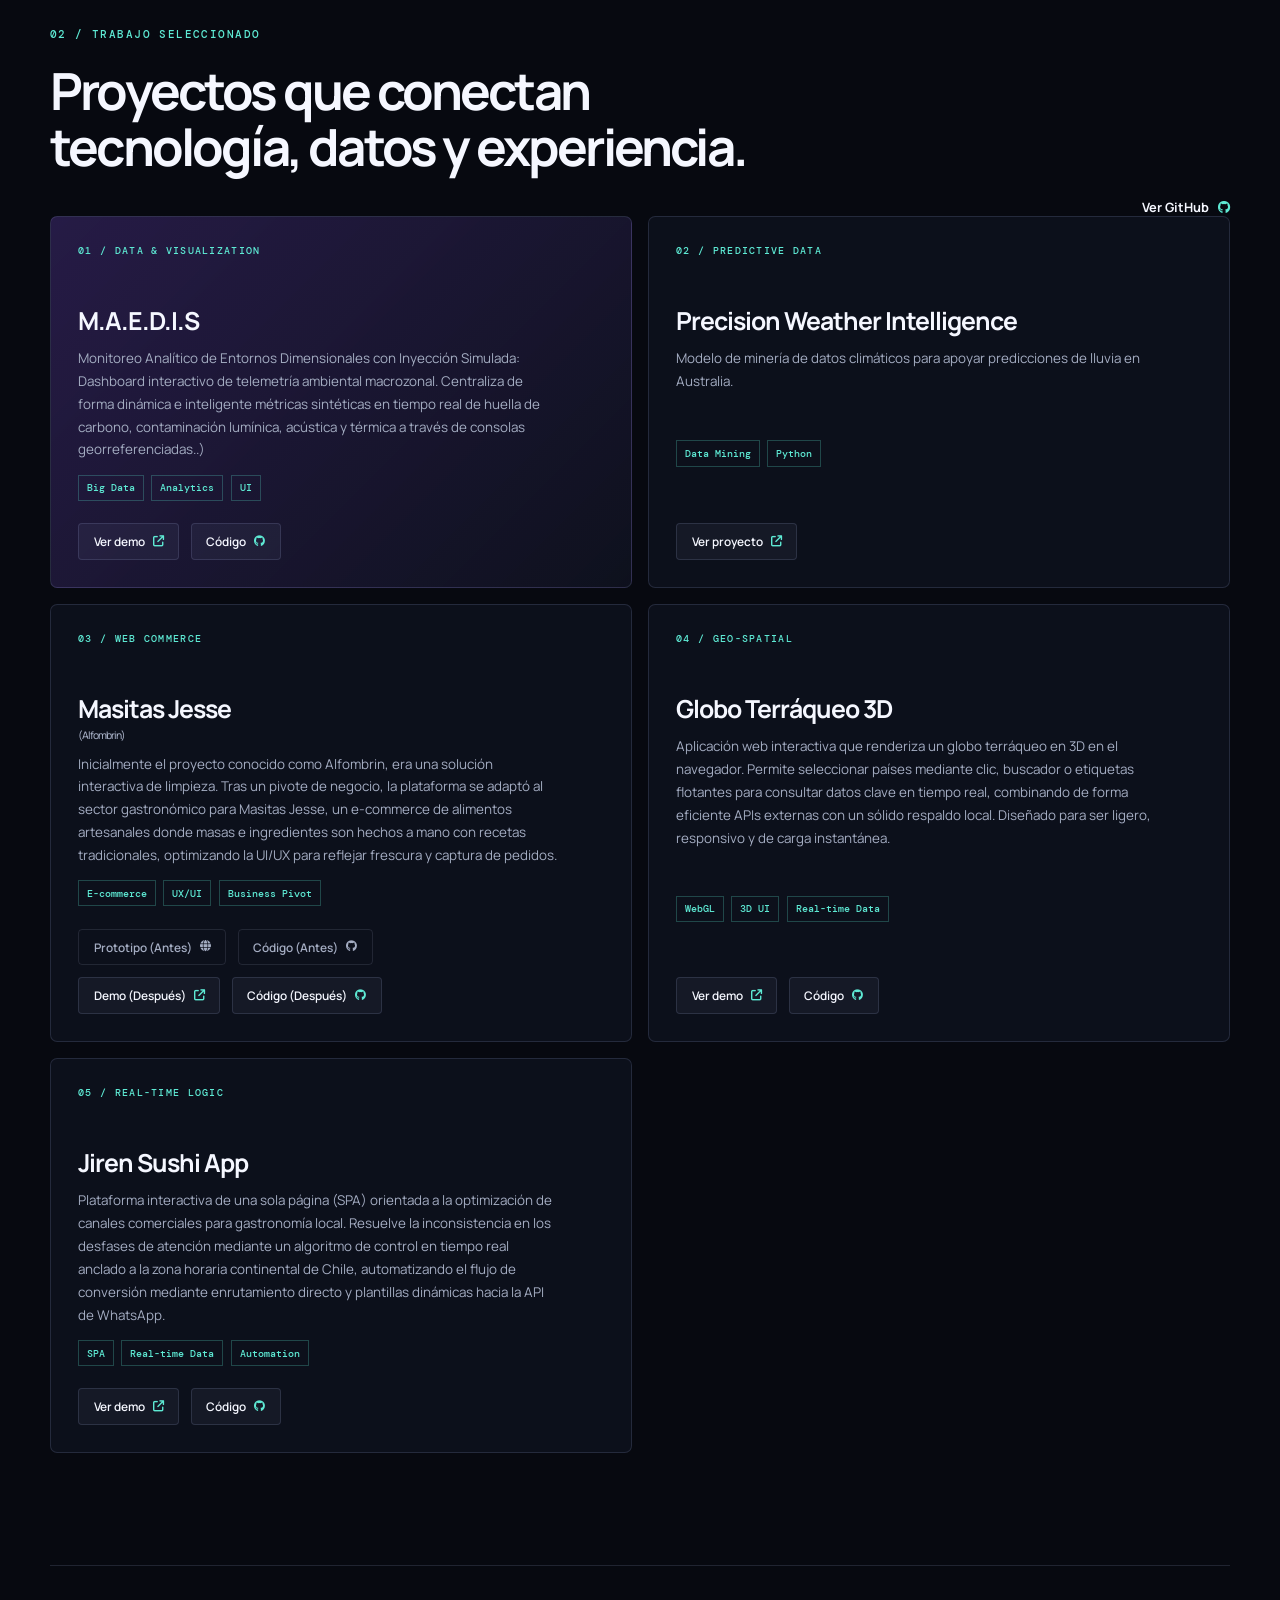
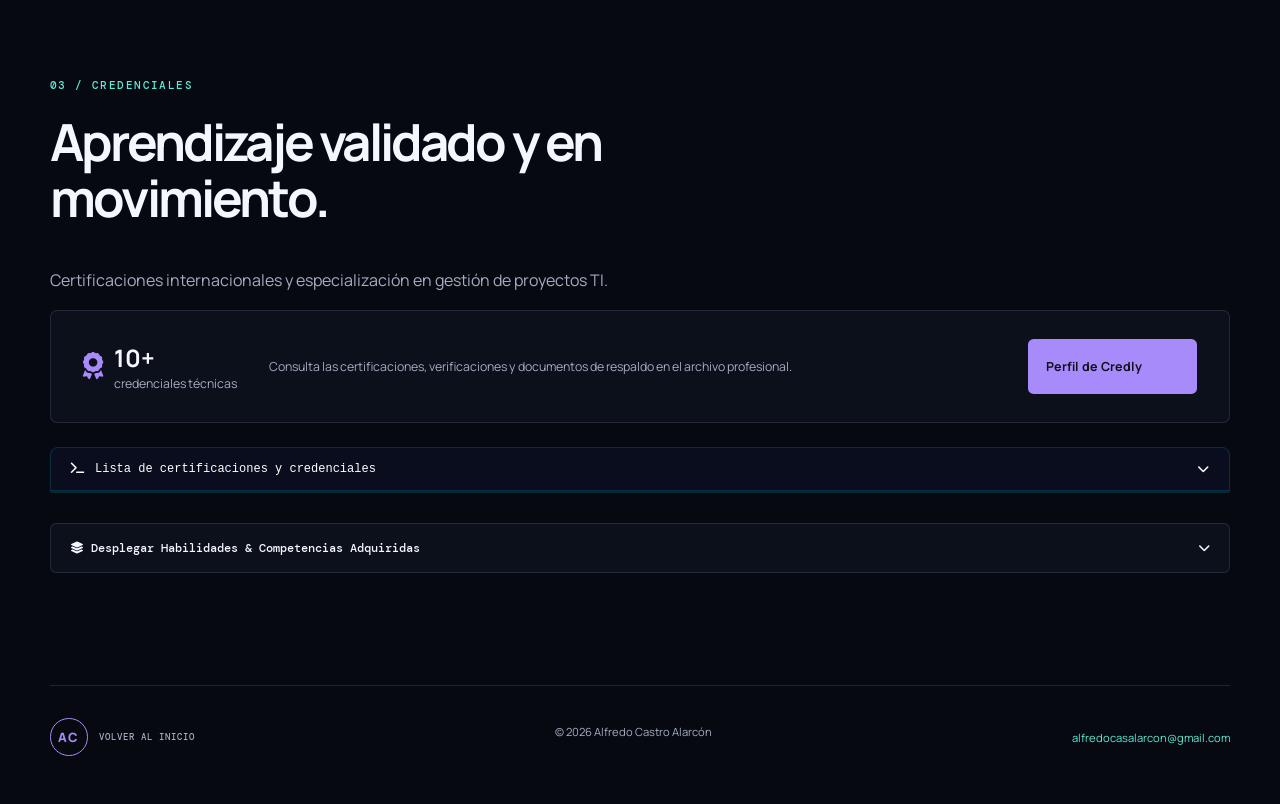
==== commit c862db9d: "Enhance project description for M.A.E.D.I.S Updated project description for M.A.E.D.I.S to include d" ====
--- a/index.html
+++ b/index.html
@@ -56,7 +56,7 @@
 <section id="proyectos" class="section projects-section">
       <div class="section-heading reveal"><div><p class="eyebrow">02 / TRABAJO SELECCIONADO</p><h2>Proyectos que conectan tecnología, datos y experiencia.</h2></div><a class="text-link" href="https://github.com/Alphareone" target="_blank" rel="noopener">Ver GitHub <i class="fa-brands fa-github"></i></a></div>
       <div class="projects-grid">
-        <article class="project-card featured reveal"><p class="project-index">01 / DATA &amp; VISUALIZATION</p><h3>M.A.E.D.I.S</h3><p> Monitoreo Analítico de Entornos Dimensionales con Inyección Simulada(Simulación de datos en tiempo real, indicando que las métricas son generadas sintéticamente para pruebas y visualización.)</p><ul class="tags"><li>Big Data</li><li>Analytics</li><li>UI</li></ul><div class="project-links"><a href="https://alphareone.github.io/Carbono-APP-Visualizer/" target="_blank" rel="noopener" class="p-btn">Ver demo <i class="fa-solid fa-arrow-up-right-from-square"></i></a><a href="https://github.com/Alphareone/Carbono-APP-Visualizer.git" target="_blank" rel="noopener" class="p-btn">Código <i class="fa-brands fa-github"></i></a></div></article>
+        <article class="project-card featured reveal"><p class="project-index">01 / DATA &amp; VISUALIZATION</p><h3>M.A.E.D.I.S</h3><p>Monitoreo Analítico de Entornos Dimensionales con Inyección Simulada: Dashboard interactivo de telemetría ambiental macrozonal. Centraliza de forma dinámica e inteligente métricas sintéticas en tiempo real de huella de carbono, contaminación lumínica, acústica y térmica a través de consolas georreferenciadas..)</p><ul class="tags"><li>Big Data</li><li>Analytics</li><li>UI</li></ul><div class="project-links"><a href="https://alphareone.github.io/Carbono-APP-Visualizer/" target="_blank" rel="noopener" class="p-btn">Ver demo <i class="fa-solid fa-arrow-up-right-from-square"></i></a><a href="https://github.com/Alphareone/Carbono-APP-Visualizer.git" target="_blank" rel="noopener" class="p-btn">Código <i class="fa-brands fa-github"></i></a></div></article>
         <article class="project-card reveal"><p class="project-index">02 / PREDICTIVE DATA</p><h3>Precision Weather Intelligence</h3><p>Modelo de minería de datos climáticos para apoyar predicciones de lluvia en Australia.</p><ul class="tags"><li>Data Mining</li><li>Python</li></ul><div class="project-links"><a href="https://github.com/Alphareone/Precision-Weather-Intelligence.git" target="_blank" rel="noopener" class="p-btn">Ver proyecto <i class="fa-solid fa-arrow-up-right-from-square"></i></a></div></article>
         <article class="project-card reveal"><p class="project-index">03 / WEB COMMERCE</p><h3>Masitas Jesse <small style="font-size:0.65rem;color:var(--muted);font-weight:500;display:block;margin-top:0.2rem;">(Alfombrin)</small></h3><p>Inicialmente el proyecto conocido como Alfombrin, era una solución interactiva de limpieza. Tras un pivote de negocio, la plataforma se adaptó al sector gastronómico para Masitas Jesse, un e-commerce de alimentos artesanales donde masas e ingredientes son hechos a mano con recetas tradicionales, optimizando la UI/UX para reflejar frescura y captura de pedidos.</p><ul class="tags"><li>E-commerce</li><li>UX/UI</li><li>Business Pivot</li></ul><div class="project-links-container"><div class="project-links-row"><a href="https://alphareone.github.io/Alfombrin/" target="_blank" rel="noopener" class="p-btn btn-legacy">Prototipo (Antes) <i class="fa-solid fa-globe"></i></a><a href="https://github.com/Alphareone/Alfombrin.git" target="_blank" rel="noopener" class="p-btn btn-legacy">Código (Antes) <i class="fa-brands fa-github"></i></a></div><div class="project-links-row"><a href="https://alphareone.github.io/MasitasJesse/" target="_blank" rel="noopener" class="p-btn">Demo (Después) <i class="fa-solid fa-arrow-up-right-from-square"></i></a><a href="https://github.com/Alphareone/MasitasJesse.git" target="_blank" rel="noopener" class="p-btn">Código (Después) <i class="fa-brands fa-github"></i></a></div></div></article>
         <article class="project-card reveal"><p class="project-index">04 / GEO-SPATIAL</p><h3>Globo Terráqueo 3D</h3><p>Aplicación web interactiva que renderiza un globo terráqueo en 3D en el navegador. Permite seleccionar países mediante clic, buscador o etiquetas flotantes para consultar datos clave en tiempo real, combinando de forma eficiente APIs externas con un sólido respaldo local. Diseñado para ser ligero, responsivo y de carga instantánea.</p><ul class="tags"><li>WebGL</li><li>3D UI</li><li>Real-time Data</li></ul><div class="project-links"><a href="https://alphareone.github.io/Mapa3D-Abca-Link/" target="_blank" rel="noopener" class="p-btn">Ver demo <i class="fa-solid fa-arrow-up-right-from-square"></i></a><a href="https://github.com/Alphareone/Mapa3D-Abca-Link.git" target="_blank" rel="noopener" class="p-btn">Código <i class="fa-brands fa-github"></i></a></div></article>
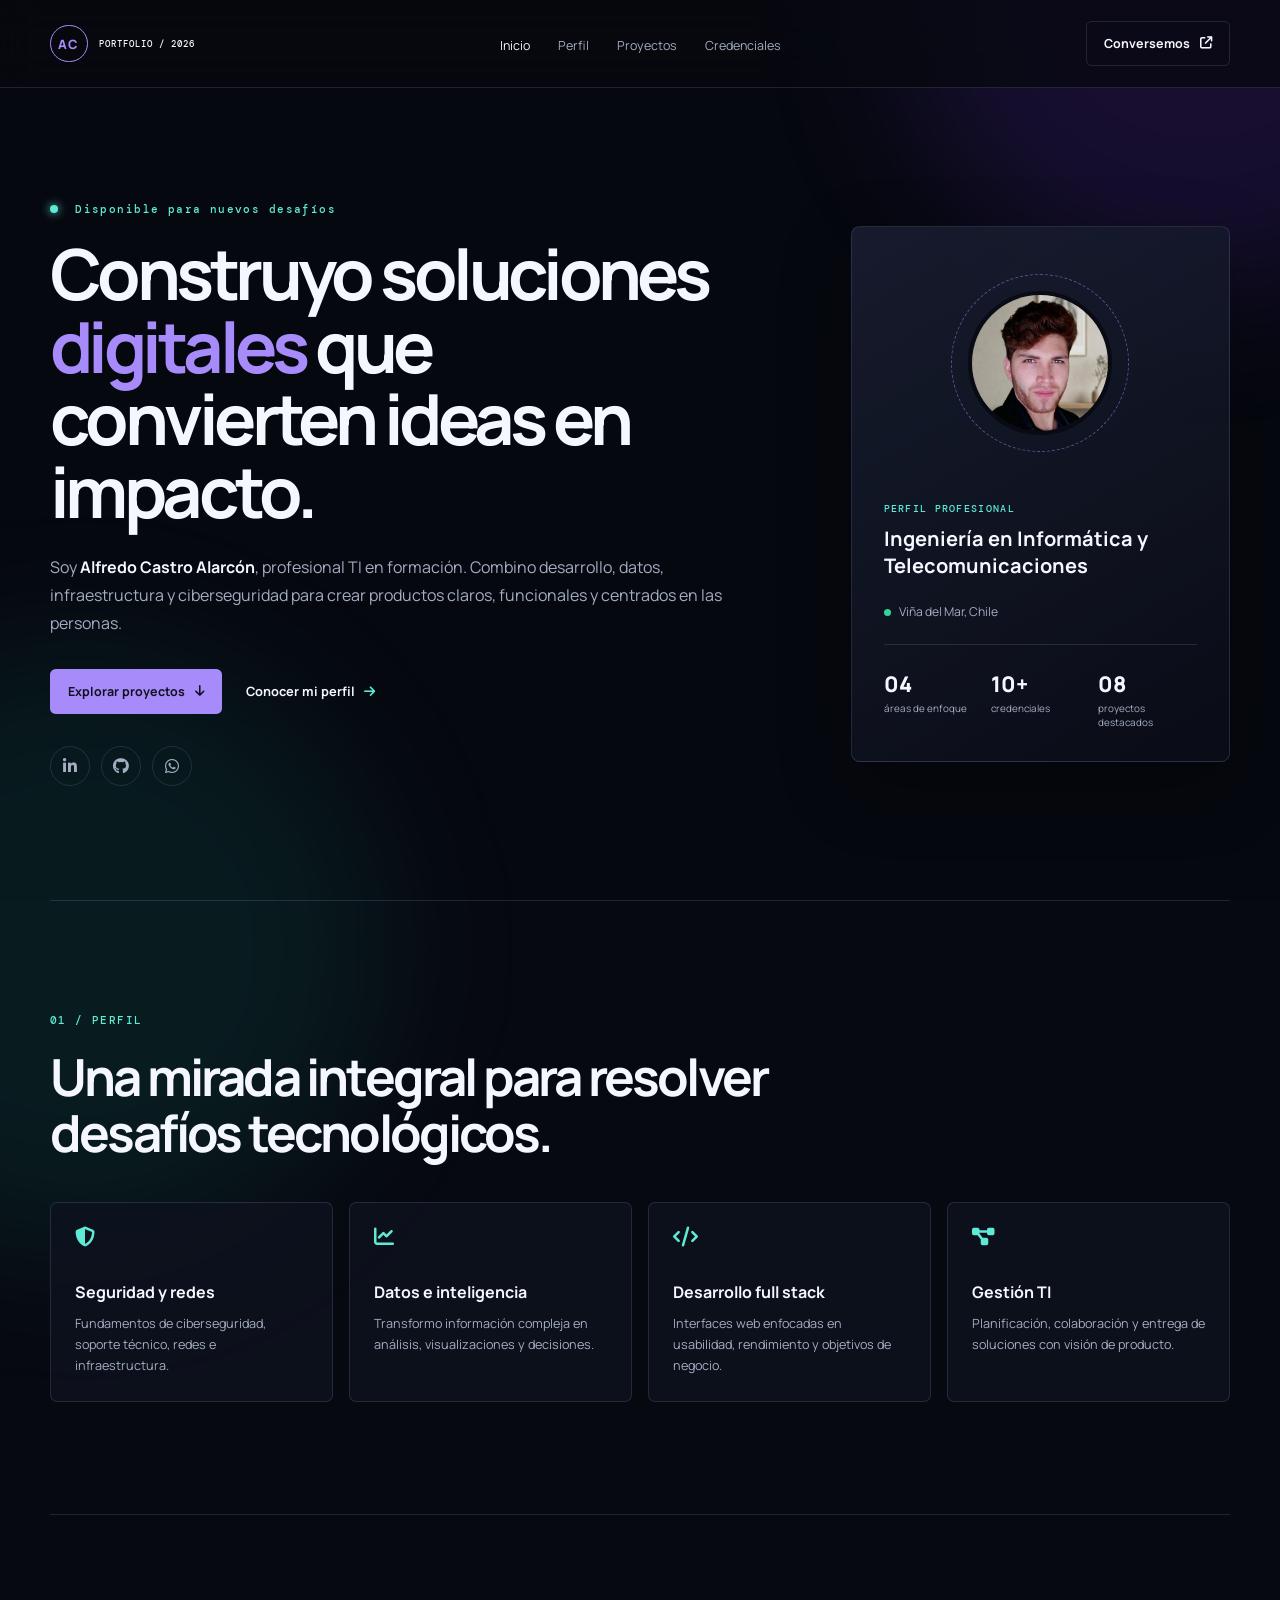
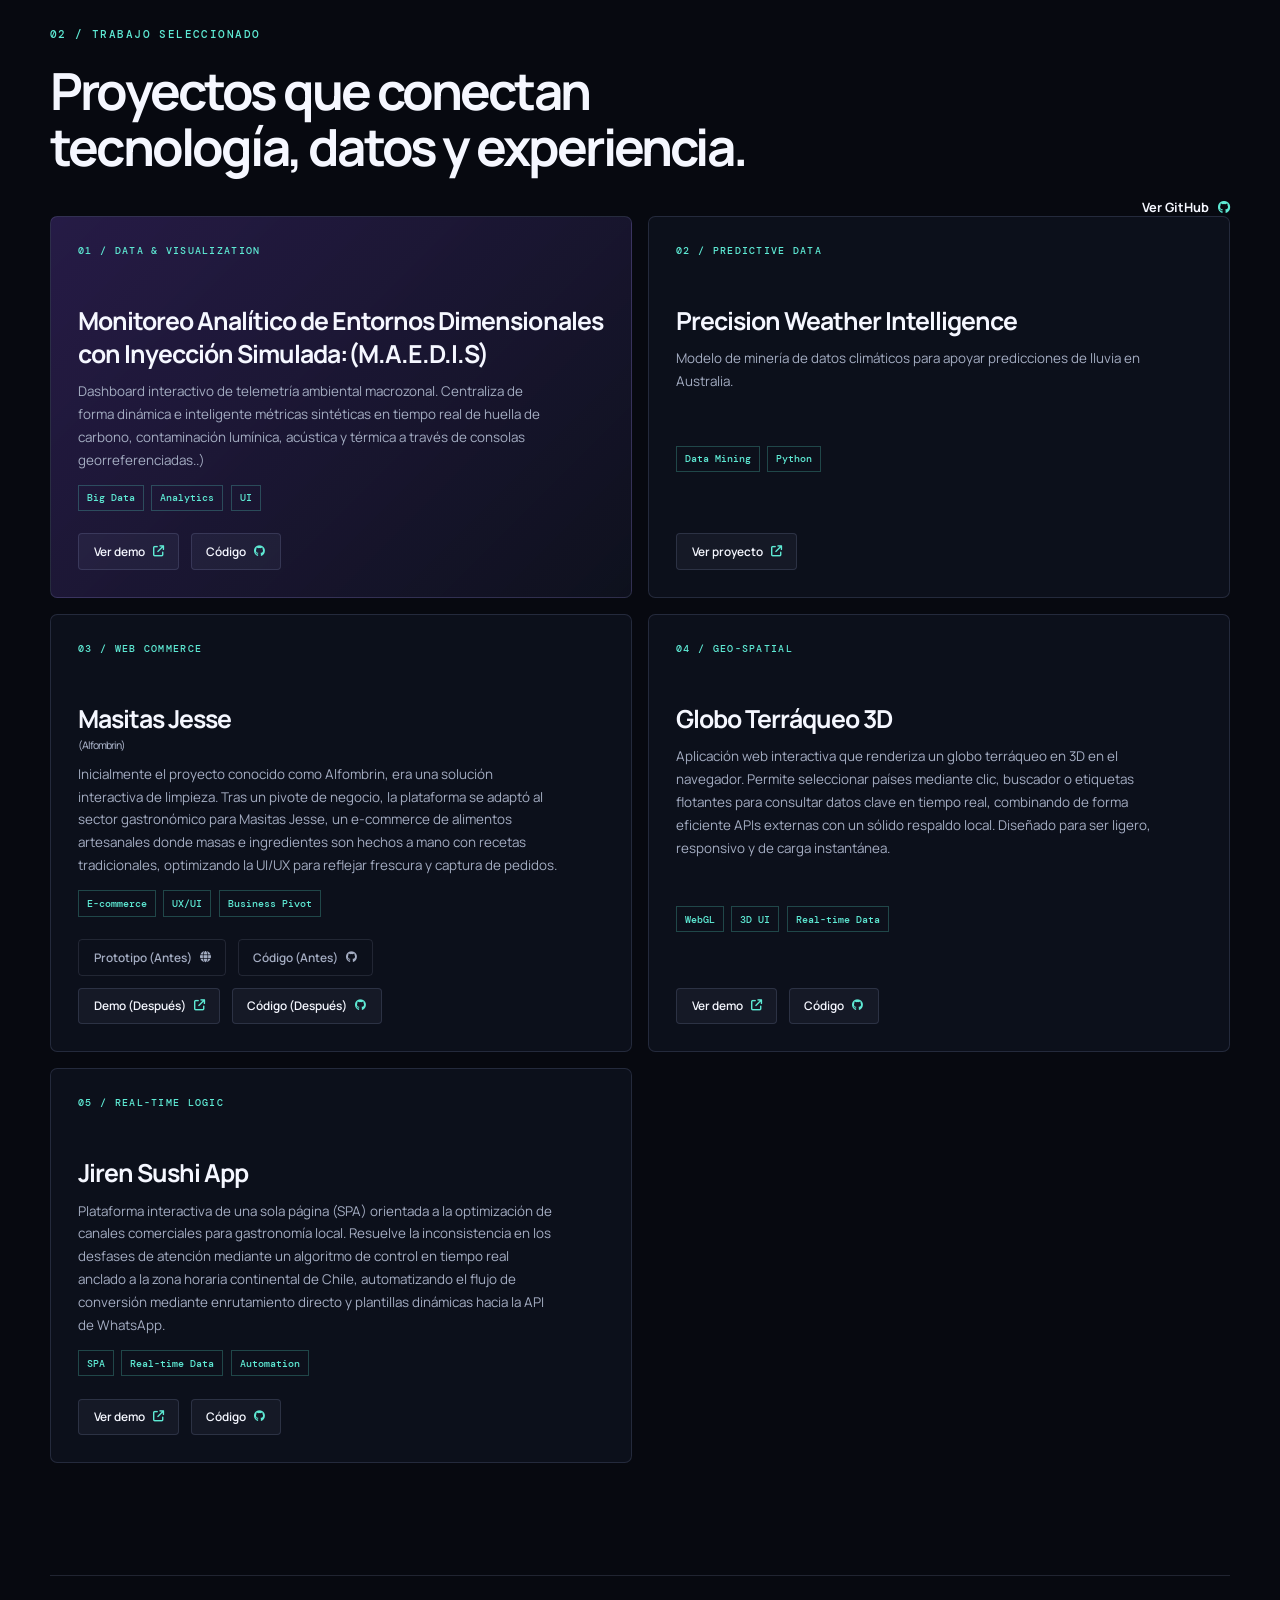
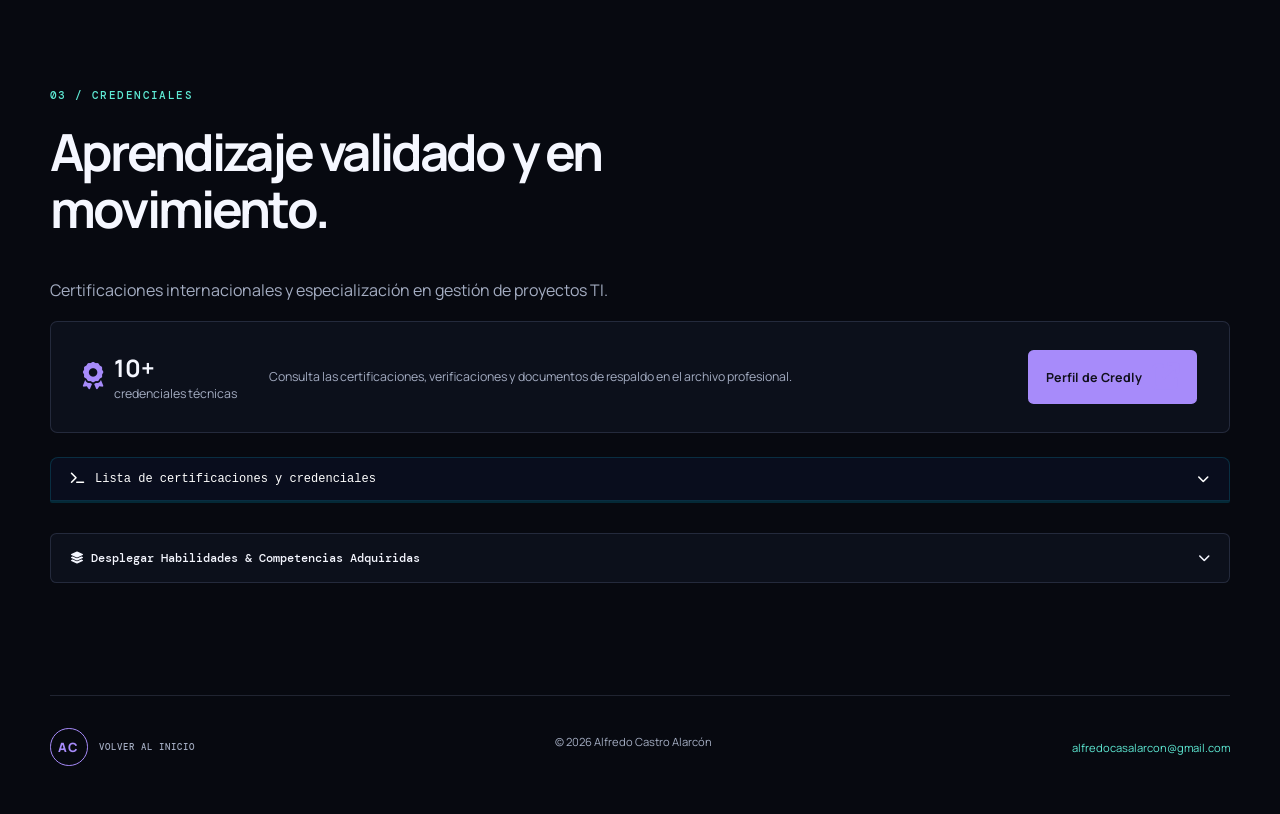
==== commit 156ceb87: "Revise project card details in index.html Updated project descriptions and titles for clarity." ====
--- a/index.html
+++ b/index.html
@@ -56,7 +56,7 @@
 <section id="proyectos" class="section projects-section">
       <div class="section-heading reveal"><div><p class="eyebrow">02 / TRABAJO SELECCIONADO</p><h2>Proyectos que conectan tecnología, datos y experiencia.</h2></div><a class="text-link" href="https://github.com/Alphareone" target="_blank" rel="noopener">Ver GitHub <i class="fa-brands fa-github"></i></a></div>
       <div class="projects-grid">
-        <article class="project-card featured reveal"><p class="project-index">01 / DATA &amp; VISUALIZATION</p><h3>M.A.E.D.I.S</h3><p>Monitoreo Analítico de Entornos Dimensionales con Inyección Simulada: Dashboard interactivo de telemetría ambiental macrozonal. Centraliza de forma dinámica e inteligente métricas sintéticas en tiempo real de huella de carbono, contaminación lumínica, acústica y térmica a través de consolas georreferenciadas..)</p><ul class="tags"><li>Big Data</li><li>Analytics</li><li>UI</li></ul><div class="project-links"><a href="https://alphareone.github.io/Carbono-APP-Visualizer/" target="_blank" rel="noopener" class="p-btn">Ver demo <i class="fa-solid fa-arrow-up-right-from-square"></i></a><a href="https://github.com/Alphareone/Carbono-APP-Visualizer.git" target="_blank" rel="noopener" class="p-btn">Código <i class="fa-brands fa-github"></i></a></div></article>
+        <article class="project-card featured reveal"><p class="project-index">01 / DATA &amp; VISUALIZATION</p><h3>Monitoreo Analítico de Entornos Dimensionales con Inyección Simulada:(M.A.E.D.I.S)</h3><p> Dashboard interactivo de telemetría ambiental macrozonal. Centraliza de forma dinámica e inteligente métricas sintéticas en tiempo real de huella de carbono, contaminación lumínica, acústica y térmica a través de consolas georreferenciadas..)</p><ul class="tags"><li>Big Data</li><li>Analytics</li><li>UI</li></ul><div class="project-links"><a href="https://alphareone.github.io/Carbono-APP-Visualizer/" target="_blank" rel="noopener" class="p-btn">Ver demo <i class="fa-solid fa-arrow-up-right-from-square"></i></a><a href="https://github.com/Alphareone/Carbono-APP-Visualizer.git" target="_blank" rel="noopener" class="p-btn">Código <i class="fa-brands fa-github"></i></a></div></article>
         <article class="project-card reveal"><p class="project-index">02 / PREDICTIVE DATA</p><h3>Precision Weather Intelligence</h3><p>Modelo de minería de datos climáticos para apoyar predicciones de lluvia en Australia.</p><ul class="tags"><li>Data Mining</li><li>Python</li></ul><div class="project-links"><a href="https://github.com/Alphareone/Precision-Weather-Intelligence.git" target="_blank" rel="noopener" class="p-btn">Ver proyecto <i class="fa-solid fa-arrow-up-right-from-square"></i></a></div></article>
         <article class="project-card reveal"><p class="project-index">03 / WEB COMMERCE</p><h3>Masitas Jesse <small style="font-size:0.65rem;color:var(--muted);font-weight:500;display:block;margin-top:0.2rem;">(Alfombrin)</small></h3><p>Inicialmente el proyecto conocido como Alfombrin, era una solución interactiva de limpieza. Tras un pivote de negocio, la plataforma se adaptó al sector gastronómico para Masitas Jesse, un e-commerce de alimentos artesanales donde masas e ingredientes son hechos a mano con recetas tradicionales, optimizando la UI/UX para reflejar frescura y captura de pedidos.</p><ul class="tags"><li>E-commerce</li><li>UX/UI</li><li>Business Pivot</li></ul><div class="project-links-container"><div class="project-links-row"><a href="https://alphareone.github.io/Alfombrin/" target="_blank" rel="noopener" class="p-btn btn-legacy">Prototipo (Antes) <i class="fa-solid fa-globe"></i></a><a href="https://github.com/Alphareone/Alfombrin.git" target="_blank" rel="noopener" class="p-btn btn-legacy">Código (Antes) <i class="fa-brands fa-github"></i></a></div><div class="project-links-row"><a href="https://alphareone.github.io/MasitasJesse/" target="_blank" rel="noopener" class="p-btn">Demo (Después) <i class="fa-solid fa-arrow-up-right-from-square"></i></a><a href="https://github.com/Alphareone/MasitasJesse.git" target="_blank" rel="noopener" class="p-btn">Código (Después) <i class="fa-brands fa-github"></i></a></div></div></article>
         <article class="project-card reveal"><p class="project-index">04 / GEO-SPATIAL</p><h3>Globo Terráqueo 3D</h3><p>Aplicación web interactiva que renderiza un globo terráqueo en 3D en el navegador. Permite seleccionar países mediante clic, buscador o etiquetas flotantes para consultar datos clave en tiempo real, combinando de forma eficiente APIs externas con un sólido respaldo local. Diseñado para ser ligero, responsivo y de carga instantánea.</p><ul class="tags"><li>WebGL</li><li>3D UI</li><li>Real-time Data</li></ul><div class="project-links"><a href="https://alphareone.github.io/Mapa3D-Abca-Link/" target="_blank" rel="noopener" class="p-btn">Ver demo <i class="fa-solid fa-arrow-up-right-from-square"></i></a><a href="https://github.com/Alphareone/Mapa3D-Abca-Link.git" target="_blank" rel="noopener" class="p-btn">Código <i class="fa-brands fa-github"></i></a></div></article>
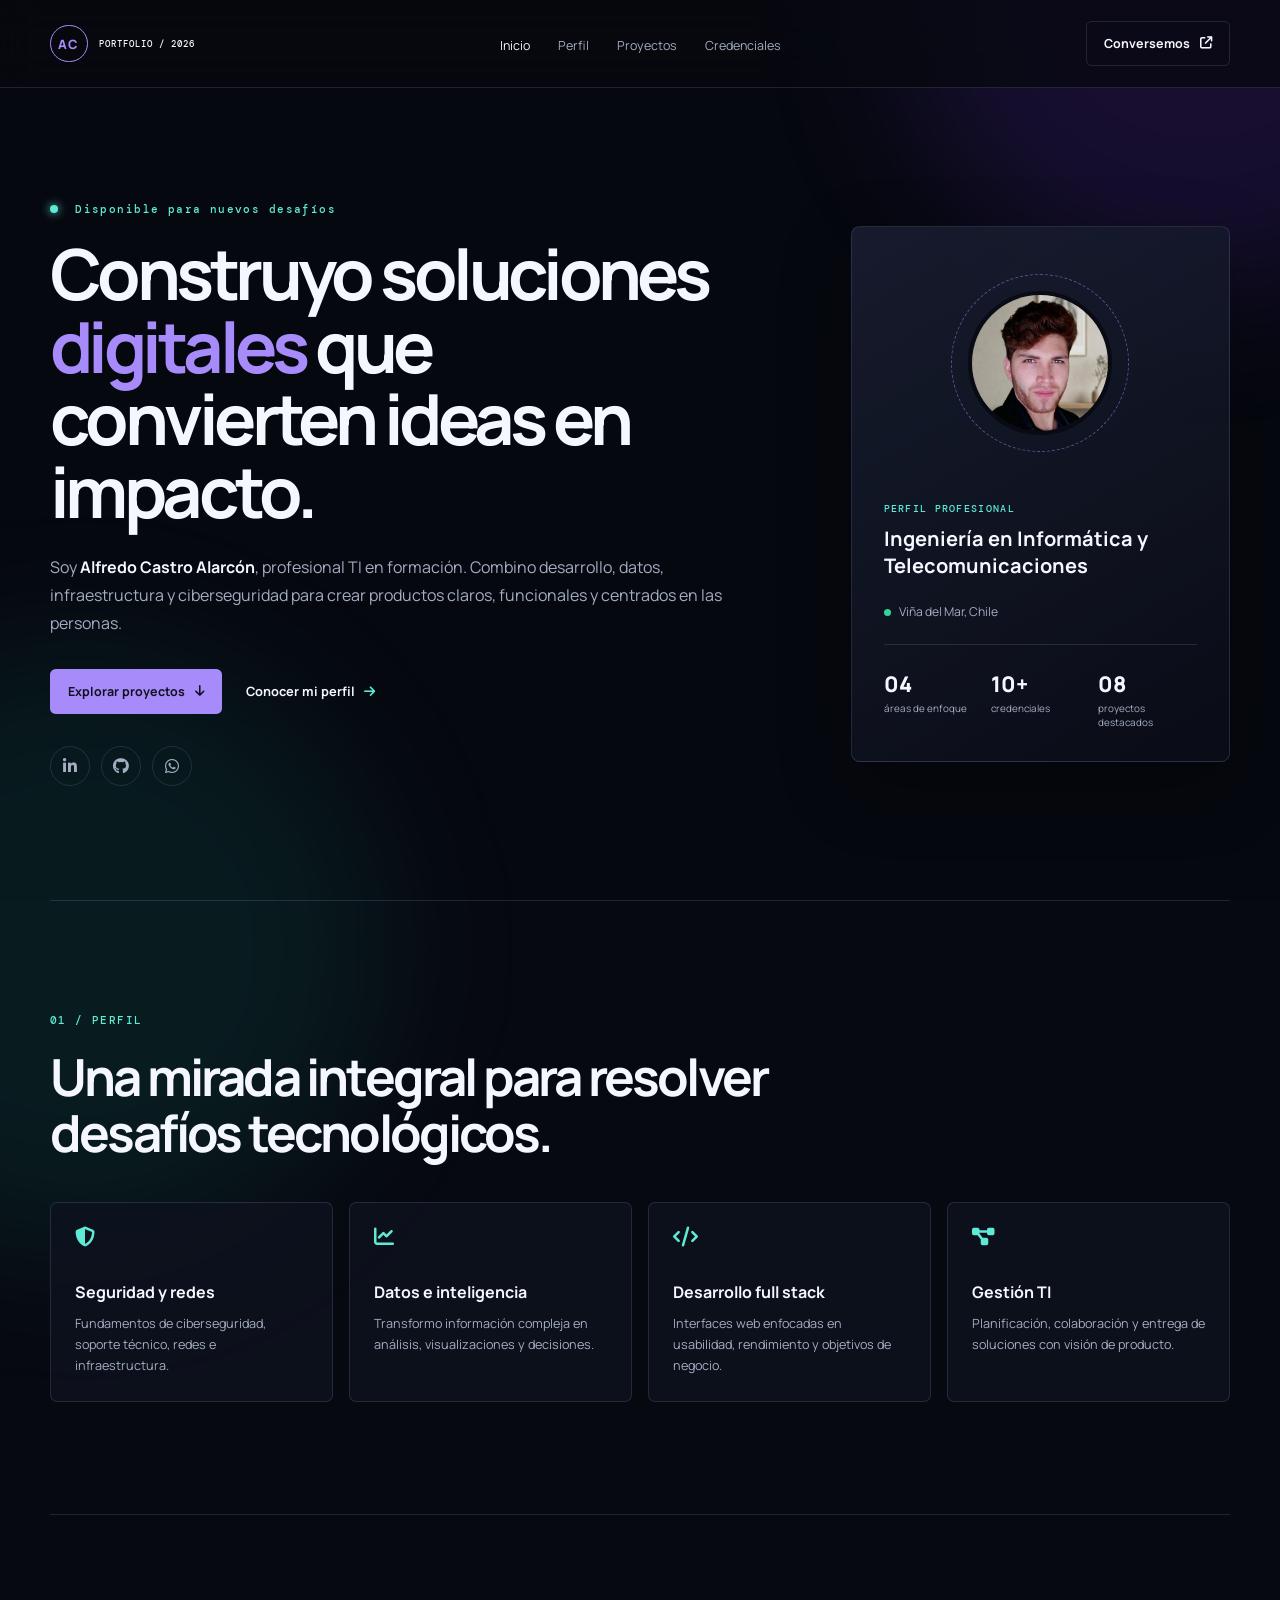
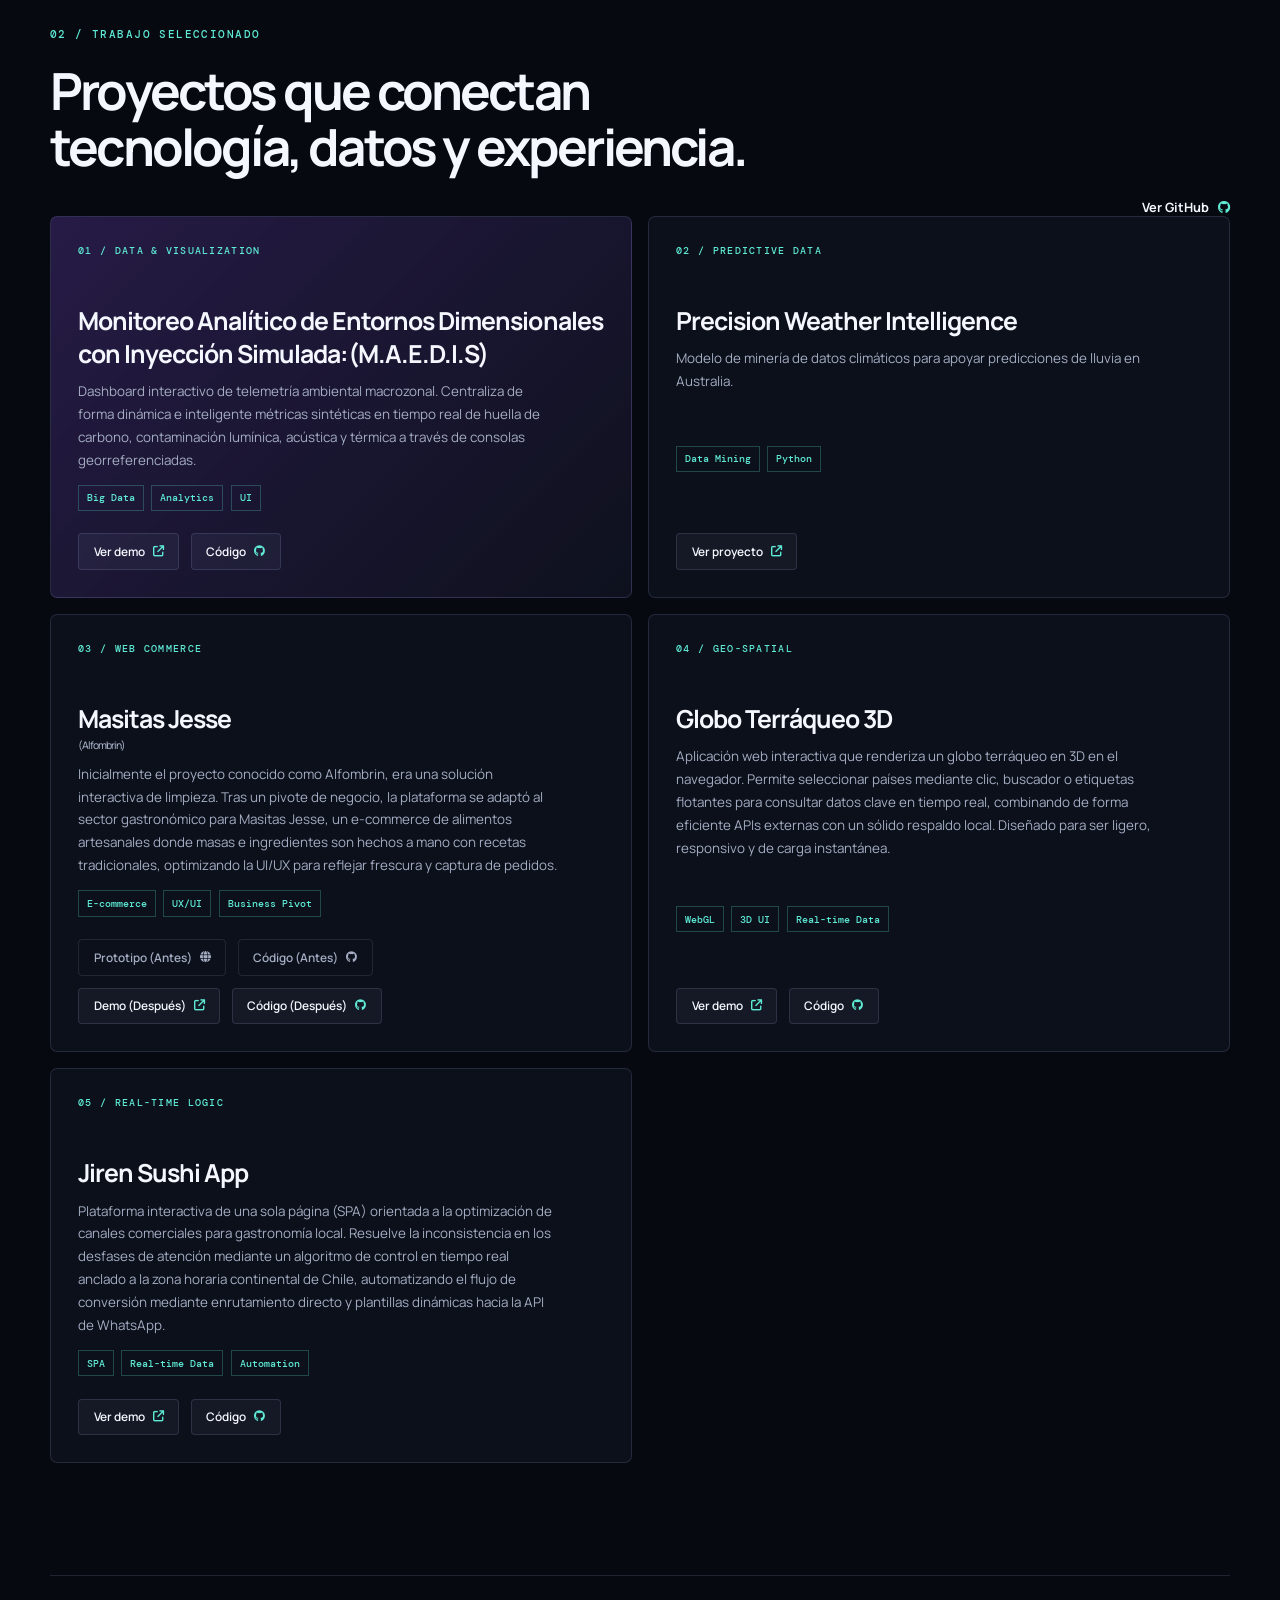
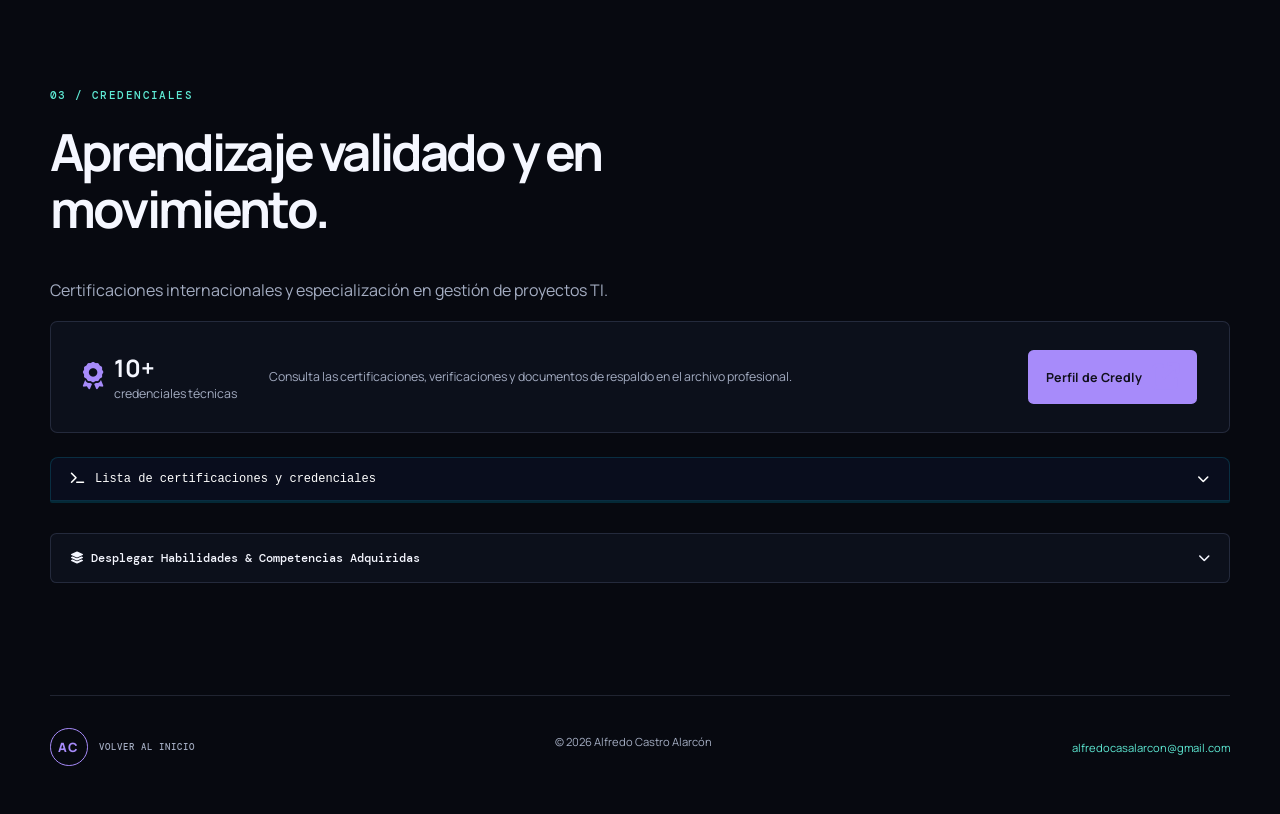
==== commit dad4a225: "Fix HTML formatting for project descriptions" ====
--- a/index.html
+++ b/index.html
@@ -56,7 +56,7 @@
 <section id="proyectos" class="section projects-section">
       <div class="section-heading reveal"><div><p class="eyebrow">02 / TRABAJO SELECCIONADO</p><h2>Proyectos que conectan tecnología, datos y experiencia.</h2></div><a class="text-link" href="https://github.com/Alphareone" target="_blank" rel="noopener">Ver GitHub <i class="fa-brands fa-github"></i></a></div>
       <div class="projects-grid">
-        <article class="project-card featured reveal"><p class="project-index">01 / DATA &amp; VISUALIZATION</p><h3>Monitoreo Analítico de Entornos Dimensionales con Inyección Simulada:(M.A.E.D.I.S)</h3><p> Dashboard interactivo de telemetría ambiental macrozonal. Centraliza de forma dinámica e inteligente métricas sintéticas en tiempo real de huella de carbono, contaminación lumínica, acústica y térmica a través de consolas georreferenciadas..)</p><ul class="tags"><li>Big Data</li><li>Analytics</li><li>UI</li></ul><div class="project-links"><a href="https://alphareone.github.io/Carbono-APP-Visualizer/" target="_blank" rel="noopener" class="p-btn">Ver demo <i class="fa-solid fa-arrow-up-right-from-square"></i></a><a href="https://github.com/Alphareone/Carbono-APP-Visualizer.git" target="_blank" rel="noopener" class="p-btn">Código <i class="fa-brands fa-github"></i></a></div></article>
+        <article class="project-card featured reveal"><p class="project-index">01 / DATA &amp; VISUALIZATION</p><h3>Monitoreo Analítico de Entornos Dimensionales con Inyección Simulada:(M.A.E.D.I.S)</h3><p> Dashboard interactivo de telemetría ambiental macrozonal. Centraliza de forma dinámica e inteligente métricas sintéticas en tiempo real de huella de carbono, contaminación lumínica, acústica y térmica a través de consolas georreferenciadas.</p><ul class="tags"><li>Big Data</li><li>Analytics</li><li>UI</li></ul><div class="project-links"><a href="https://alphareone.github.io/Carbono-APP-Visualizer/" target="_blank" rel="noopener" class="p-btn">Ver demo <i class="fa-solid fa-arrow-up-right-from-square"></i></a><a href="https://github.com/Alphareone/Carbono-APP-Visualizer.git" target="_blank" rel="noopener" class="p-btn">Código <i class="fa-brands fa-github"></i></a></div></article>
         <article class="project-card reveal"><p class="project-index">02 / PREDICTIVE DATA</p><h3>Precision Weather Intelligence</h3><p>Modelo de minería de datos climáticos para apoyar predicciones de lluvia en Australia.</p><ul class="tags"><li>Data Mining</li><li>Python</li></ul><div class="project-links"><a href="https://github.com/Alphareone/Precision-Weather-Intelligence.git" target="_blank" rel="noopener" class="p-btn">Ver proyecto <i class="fa-solid fa-arrow-up-right-from-square"></i></a></div></article>
         <article class="project-card reveal"><p class="project-index">03 / WEB COMMERCE</p><h3>Masitas Jesse <small style="font-size:0.65rem;color:var(--muted);font-weight:500;display:block;margin-top:0.2rem;">(Alfombrin)</small></h3><p>Inicialmente el proyecto conocido como Alfombrin, era una solución interactiva de limpieza. Tras un pivote de negocio, la plataforma se adaptó al sector gastronómico para Masitas Jesse, un e-commerce de alimentos artesanales donde masas e ingredientes son hechos a mano con recetas tradicionales, optimizando la UI/UX para reflejar frescura y captura de pedidos.</p><ul class="tags"><li>E-commerce</li><li>UX/UI</li><li>Business Pivot</li></ul><div class="project-links-container"><div class="project-links-row"><a href="https://alphareone.github.io/Alfombrin/" target="_blank" rel="noopener" class="p-btn btn-legacy">Prototipo (Antes) <i class="fa-solid fa-globe"></i></a><a href="https://github.com/Alphareone/Alfombrin.git" target="_blank" rel="noopener" class="p-btn btn-legacy">Código (Antes) <i class="fa-brands fa-github"></i></a></div><div class="project-links-row"><a href="https://alphareone.github.io/MasitasJesse/" target="_blank" rel="noopener" class="p-btn">Demo (Después) <i class="fa-solid fa-arrow-up-right-from-square"></i></a><a href="https://github.com/Alphareone/MasitasJesse.git" target="_blank" rel="noopener" class="p-btn">Código (Después) <i class="fa-brands fa-github"></i></a></div></div></article>
         <article class="project-card reveal"><p class="project-index">04 / GEO-SPATIAL</p><h3>Globo Terráqueo 3D</h3><p>Aplicación web interactiva que renderiza un globo terráqueo en 3D en el navegador. Permite seleccionar países mediante clic, buscador o etiquetas flotantes para consultar datos clave en tiempo real, combinando de forma eficiente APIs externas con un sólido respaldo local. Diseñado para ser ligero, responsivo y de carga instantánea.</p><ul class="tags"><li>WebGL</li><li>3D UI</li><li>Real-time Data</li></ul><div class="project-links"><a href="https://alphareone.github.io/Mapa3D-Abca-Link/" target="_blank" rel="noopener" class="p-btn">Ver demo <i class="fa-solid fa-arrow-up-right-from-square"></i></a><a href="https://github.com/Alphareone/Mapa3D-Abca-Link.git" target="_blank" rel="noopener" class="p-btn">Código <i class="fa-brands fa-github"></i></a></div></article>
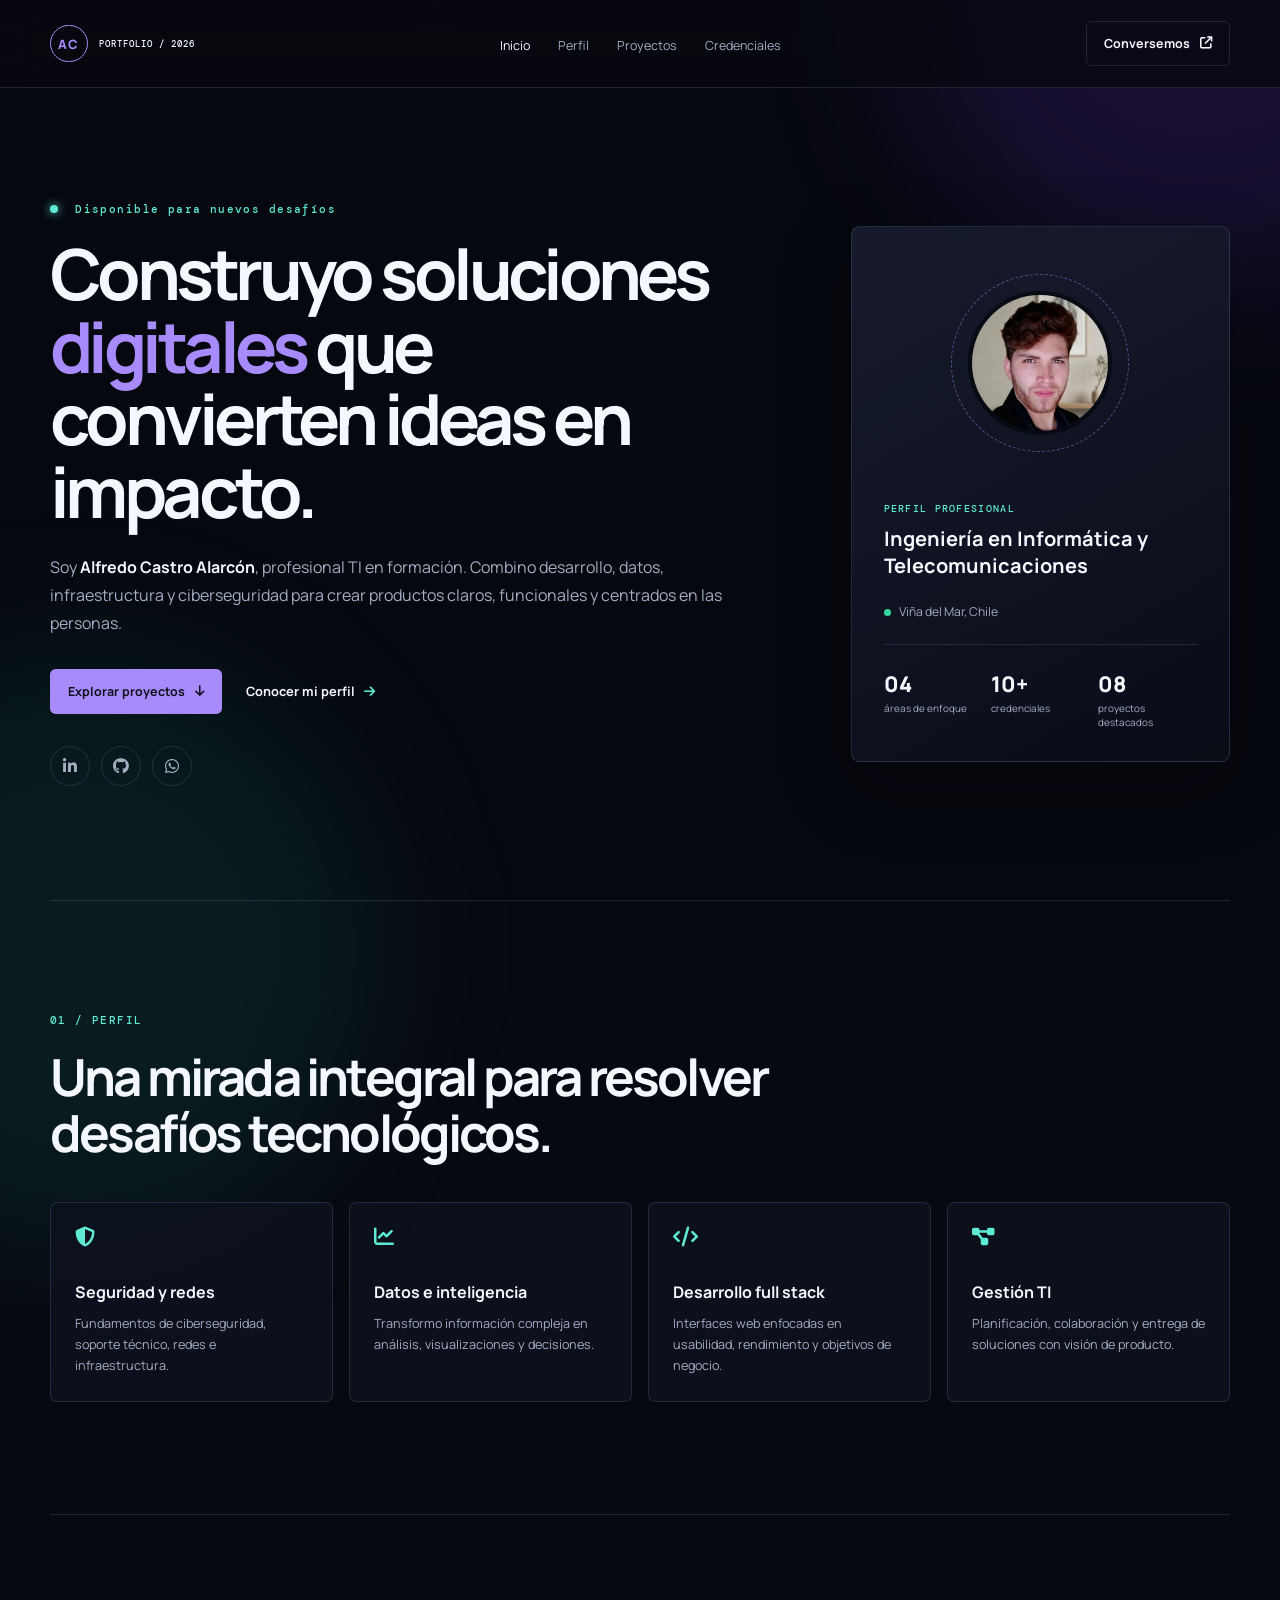
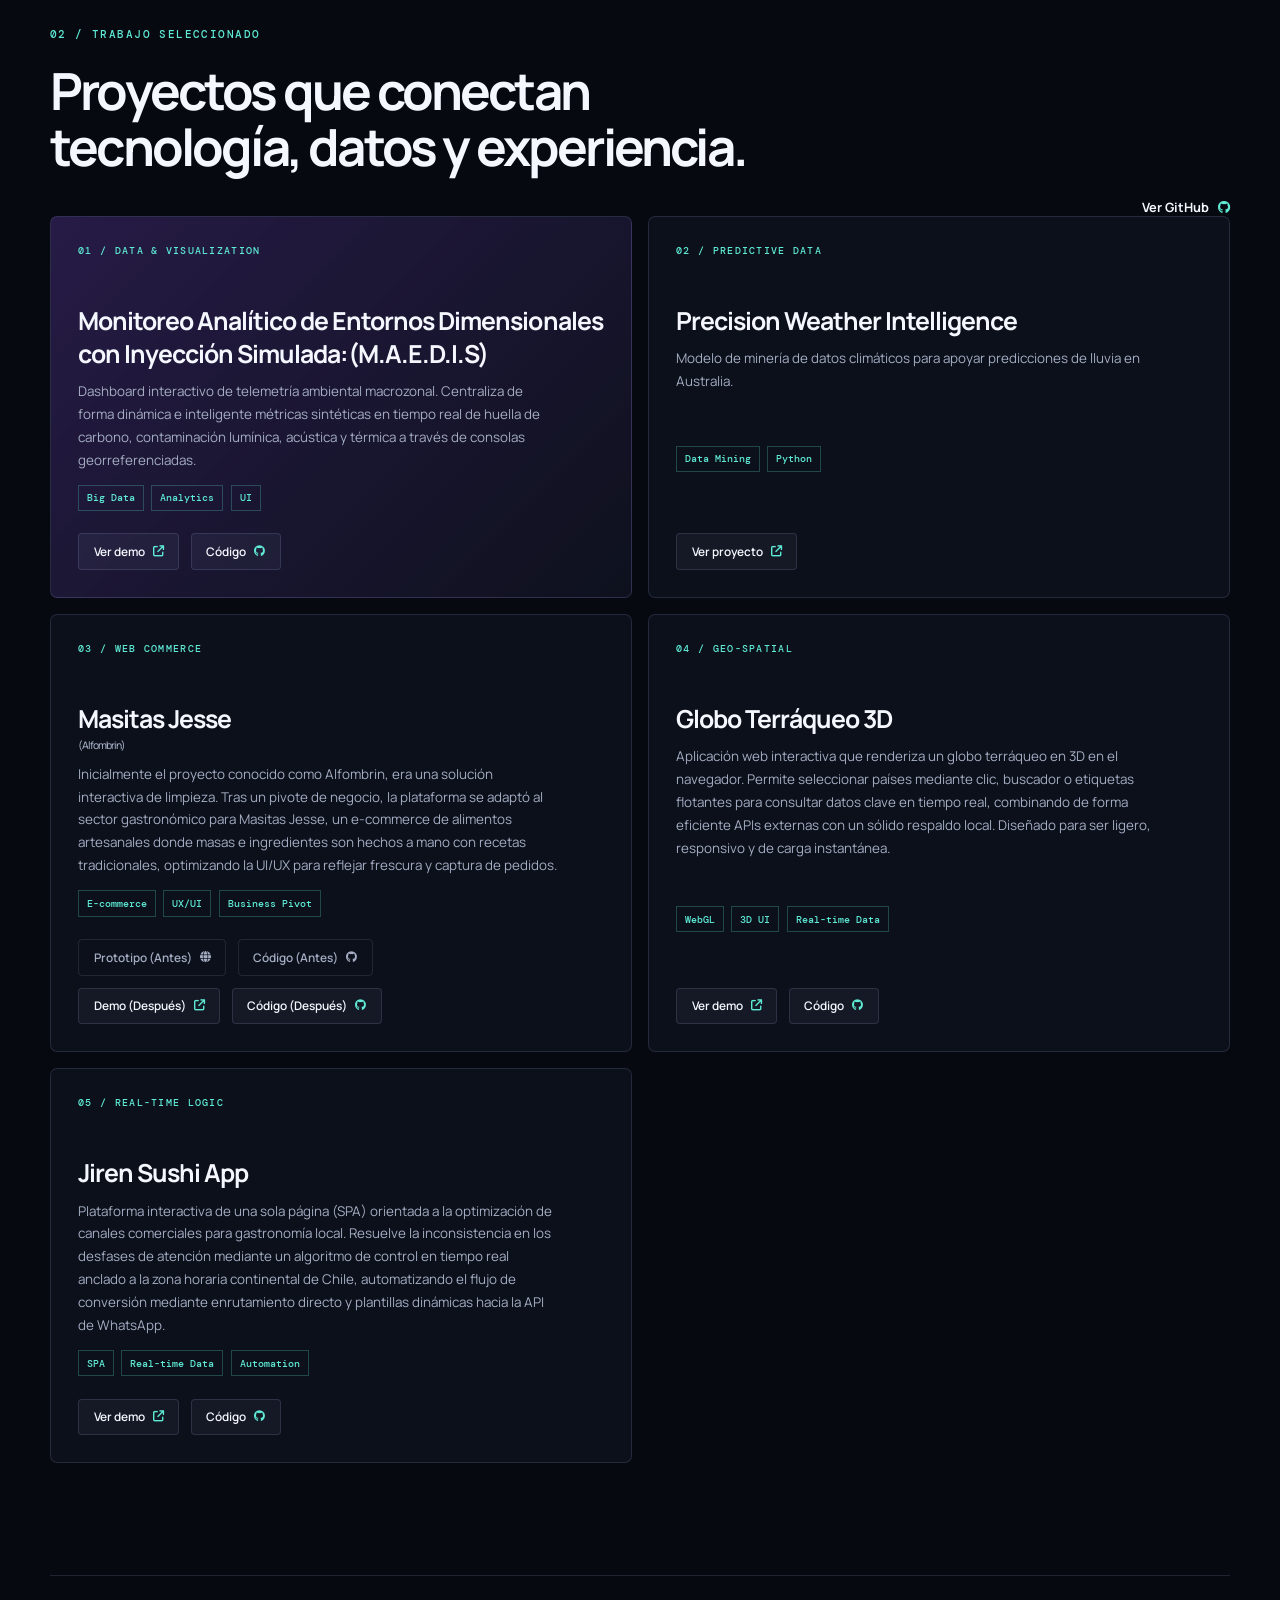
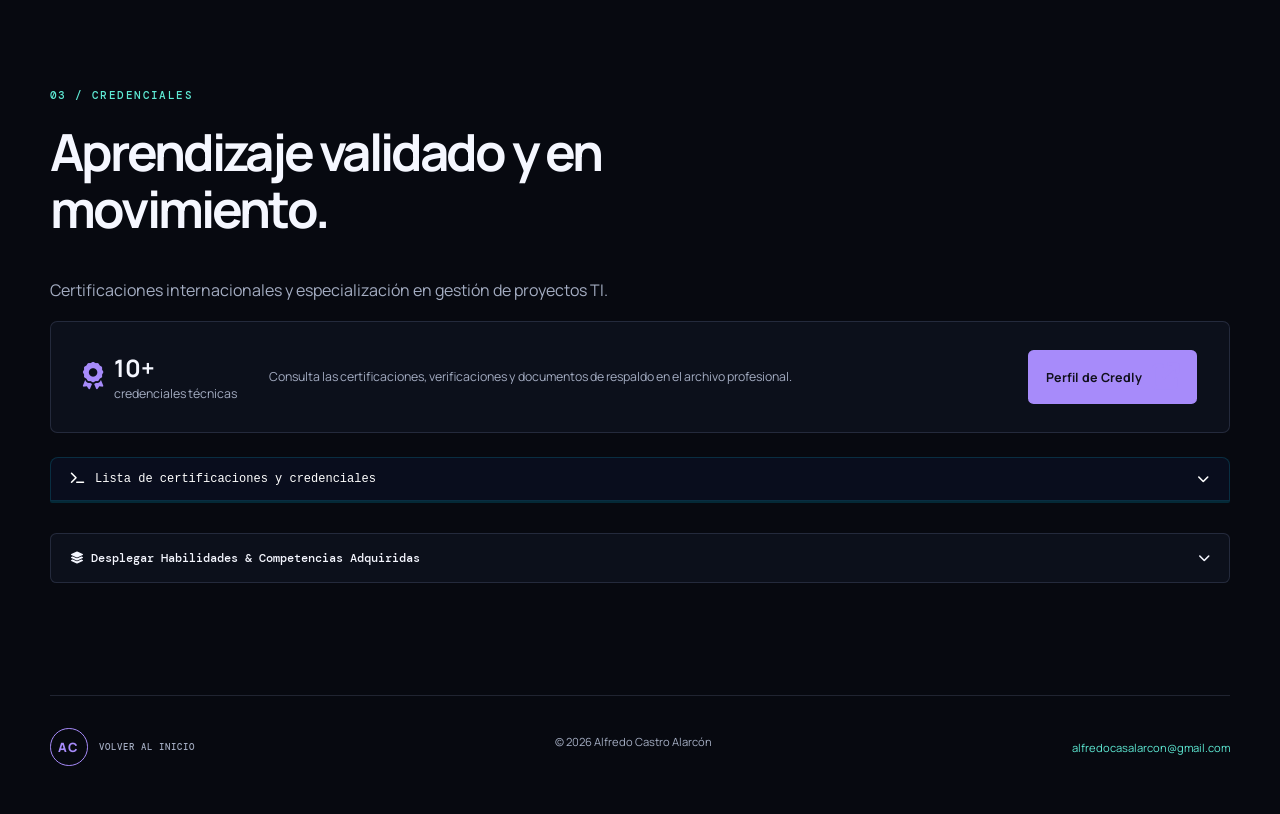
==== commit b064098b: "Update project links in index.html" ====
--- a/index.html
+++ b/index.html
@@ -57,7 +57,7 @@
       <div class="section-heading reveal"><div><p class="eyebrow">02 / TRABAJO SELECCIONADO</p><h2>Proyectos que conectan tecnología, datos y experiencia.</h2></div><a class="text-link" href="https://github.com/Alphareone" target="_blank" rel="noopener">Ver GitHub <i class="fa-brands fa-github"></i></a></div>
       <div class="projects-grid">
         <article class="project-card featured reveal"><p class="project-index">01 / DATA &amp; VISUALIZATION</p><h3>Monitoreo Analítico de Entornos Dimensionales con Inyección Simulada:(M.A.E.D.I.S)</h3><p> Dashboard interactivo de telemetría ambiental macrozonal. Centraliza de forma dinámica e inteligente métricas sintéticas en tiempo real de huella de carbono, contaminación lumínica, acústica y térmica a través de consolas georreferenciadas.</p><ul class="tags"><li>Big Data</li><li>Analytics</li><li>UI</li></ul><div class="project-links"><a href="https://alphareone.github.io/Carbono-APP-Visualizer/" target="_blank" rel="noopener" class="p-btn">Ver demo <i class="fa-solid fa-arrow-up-right-from-square"></i></a><a href="https://github.com/Alphareone/Carbono-APP-Visualizer.git" target="_blank" rel="noopener" class="p-btn">Código <i class="fa-brands fa-github"></i></a></div></article>
-        <article class="project-card reveal"><p class="project-index">02 / PREDICTIVE DATA</p><h3>Precision Weather Intelligence</h3><p>Modelo de minería de datos climáticos para apoyar predicciones de lluvia en Australia.</p><ul class="tags"><li>Data Mining</li><li>Python</li></ul><div class="project-links"><a href="https://github.com/Alphareone/Precision-Weather-Intelligence.git" target="_blank" rel="noopener" class="p-btn">Ver proyecto <i class="fa-solid fa-arrow-up-right-from-square"></i></a></div></article>
+        <article class="project-card reveal"><p class="project-index">02 / PREDICTIVE DATA</p><h3>Precision Weather Intelligence</h3><p>Modelo de minería de datos climáticos para apoyar predicciones de lluvia en Australia.</p><ul class="tags"><li>Data Mining</li><li>Python</li></ul><div class="project-links"><a href="https://github.com/Alphareone/Dashboard_climaCL.git" target="_blank" rel="noopener" class="p-btn">Ver proyecto <i class="fa-solid fa-arrow-up-right-from-square"></i></a></div></article>
         <article class="project-card reveal"><p class="project-index">03 / WEB COMMERCE</p><h3>Masitas Jesse <small style="font-size:0.65rem;color:var(--muted);font-weight:500;display:block;margin-top:0.2rem;">(Alfombrin)</small></h3><p>Inicialmente el proyecto conocido como Alfombrin, era una solución interactiva de limpieza. Tras un pivote de negocio, la plataforma se adaptó al sector gastronómico para Masitas Jesse, un e-commerce de alimentos artesanales donde masas e ingredientes son hechos a mano con recetas tradicionales, optimizando la UI/UX para reflejar frescura y captura de pedidos.</p><ul class="tags"><li>E-commerce</li><li>UX/UI</li><li>Business Pivot</li></ul><div class="project-links-container"><div class="project-links-row"><a href="https://alphareone.github.io/Alfombrin/" target="_blank" rel="noopener" class="p-btn btn-legacy">Prototipo (Antes) <i class="fa-solid fa-globe"></i></a><a href="https://github.com/Alphareone/Alfombrin.git" target="_blank" rel="noopener" class="p-btn btn-legacy">Código (Antes) <i class="fa-brands fa-github"></i></a></div><div class="project-links-row"><a href="https://alphareone.github.io/MasitasJesse/" target="_blank" rel="noopener" class="p-btn">Demo (Después) <i class="fa-solid fa-arrow-up-right-from-square"></i></a><a href="https://github.com/Alphareone/MasitasJesse.git" target="_blank" rel="noopener" class="p-btn">Código (Después) <i class="fa-brands fa-github"></i></a></div></div></article>
         <article class="project-card reveal"><p class="project-index">04 / GEO-SPATIAL</p><h3>Globo Terráqueo 3D</h3><p>Aplicación web interactiva que renderiza un globo terráqueo en 3D en el navegador. Permite seleccionar países mediante clic, buscador o etiquetas flotantes para consultar datos clave en tiempo real, combinando de forma eficiente APIs externas con un sólido respaldo local. Diseñado para ser ligero, responsivo y de carga instantánea.</p><ul class="tags"><li>WebGL</li><li>3D UI</li><li>Real-time Data</li></ul><div class="project-links"><a href="https://alphareone.github.io/Mapa3D-Abca-Link/" target="_blank" rel="noopener" class="p-btn">Ver demo <i class="fa-solid fa-arrow-up-right-from-square"></i></a><a href="https://github.com/Alphareone/Mapa3D-Abca-Link.git" target="_blank" rel="noopener" class="p-btn">Código <i class="fa-brands fa-github"></i></a></div></article>
         <article class="project-card reveal"><p class="project-index">05 / REAL-TIME LOGIC</p><h3>Jiren Sushi App</h3><p>Plataforma interactiva de una sola página (SPA) orientada a la optimización de canales comerciales para gastronomía local. Resuelve la inconsistencia en los desfases de atención mediante un algoritmo de control en tiempo real anclado a la zona horaria continental de Chile, automatizando el flujo de conversión mediante enrutamiento directo y plantillas dinámicas hacia la API de WhatsApp.</p><ul class="tags"><li>SPA</li><li>Real-time Data</li><li>Automation</li></ul><div class="project-links"><a href="https://alphareone.github.io/JirenSushi-App/" target="_blank" rel="noopener" class="p-btn">Ver demo <i class="fa-solid fa-arrow-up-right-from-square"></i></a><a href="https://github.com/Alphareone/JirenSushi-App.git" target="_blank" rel="noopener" class="p-btn">Código <i class="fa-brands fa-github"></i></a></div></article>
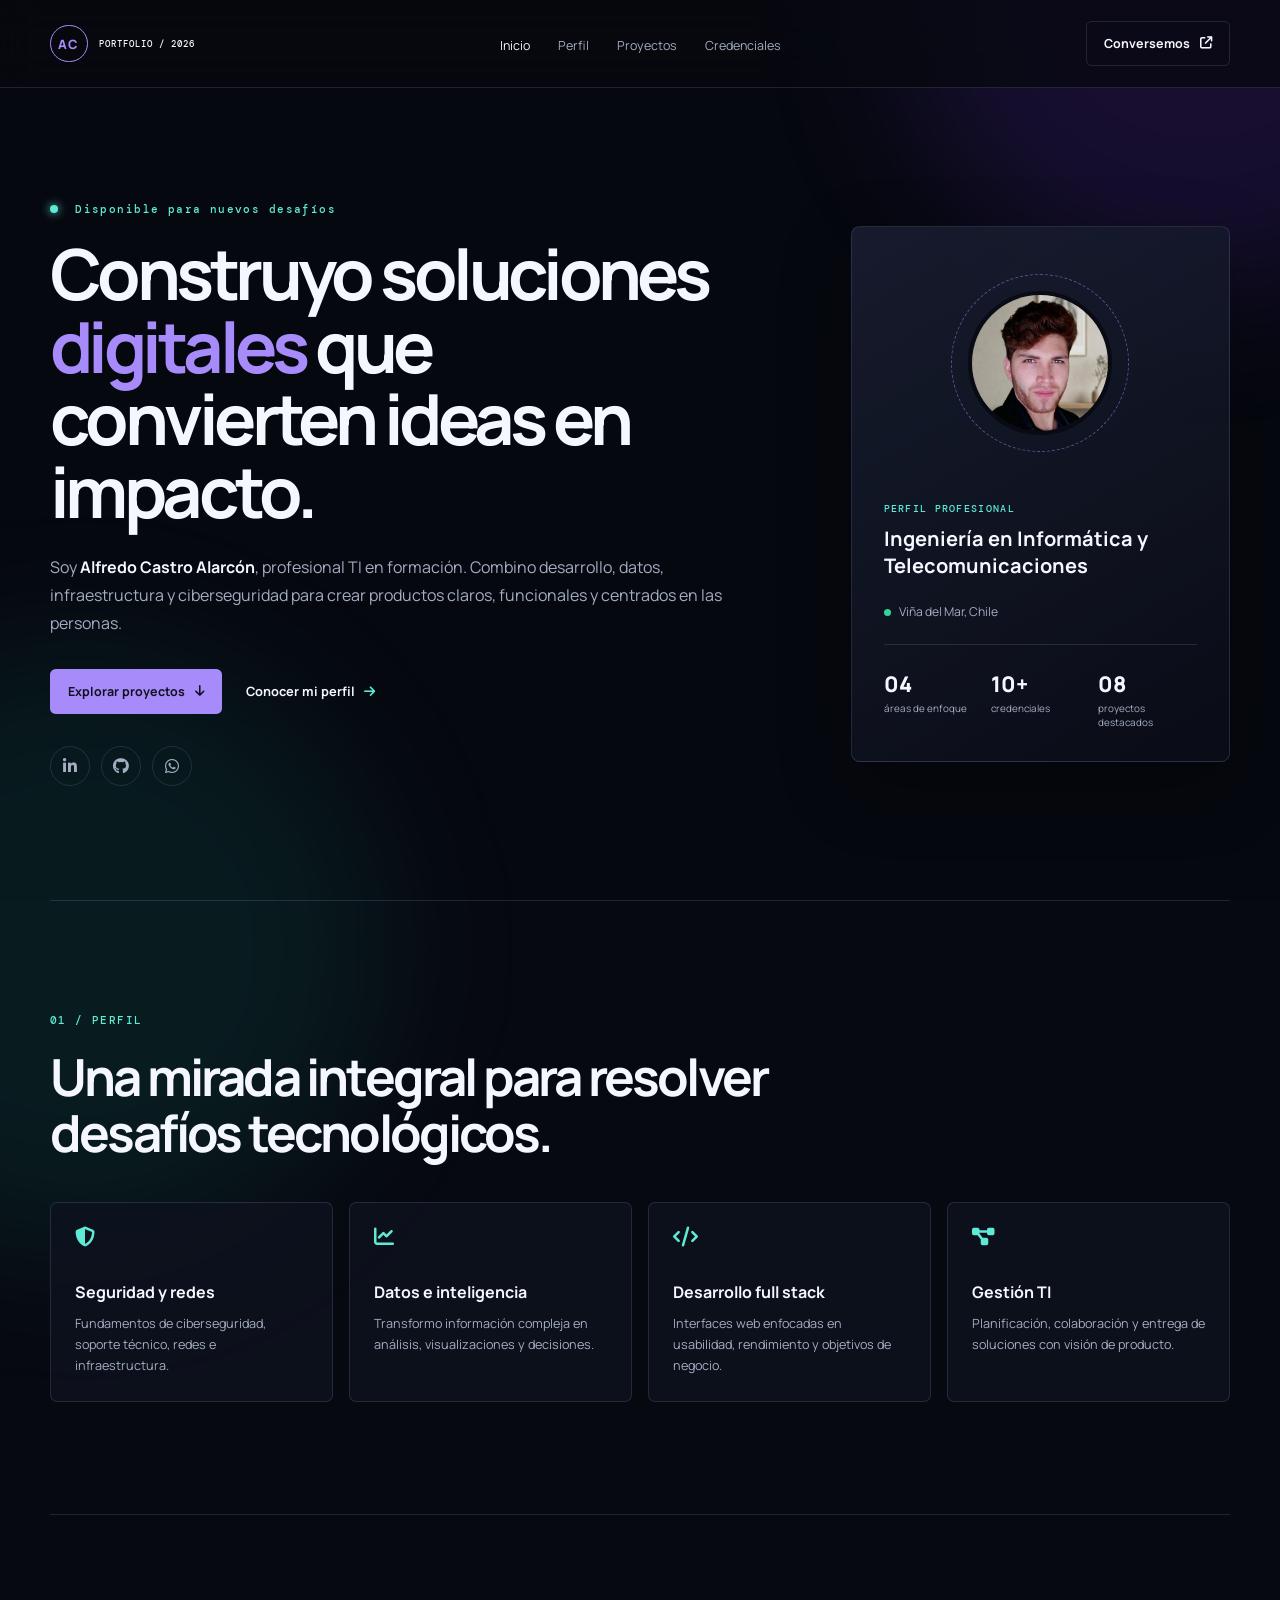
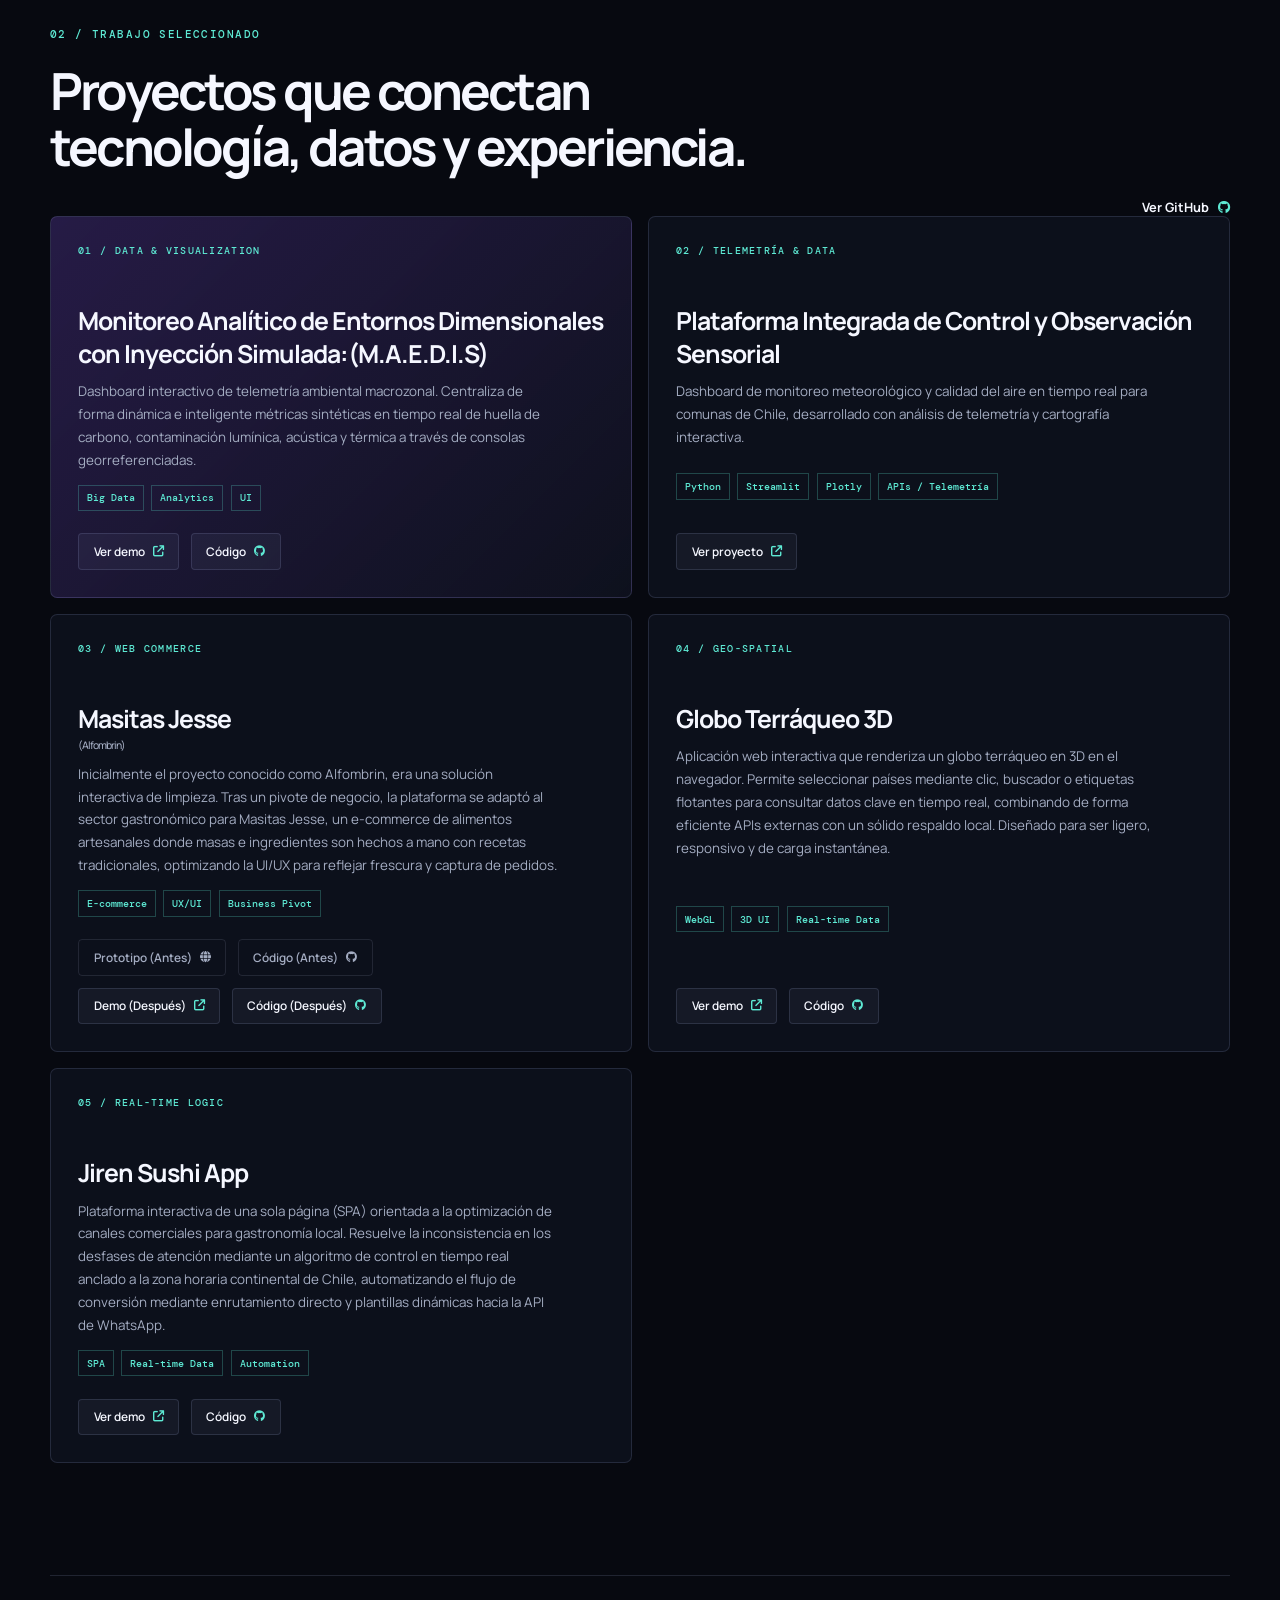
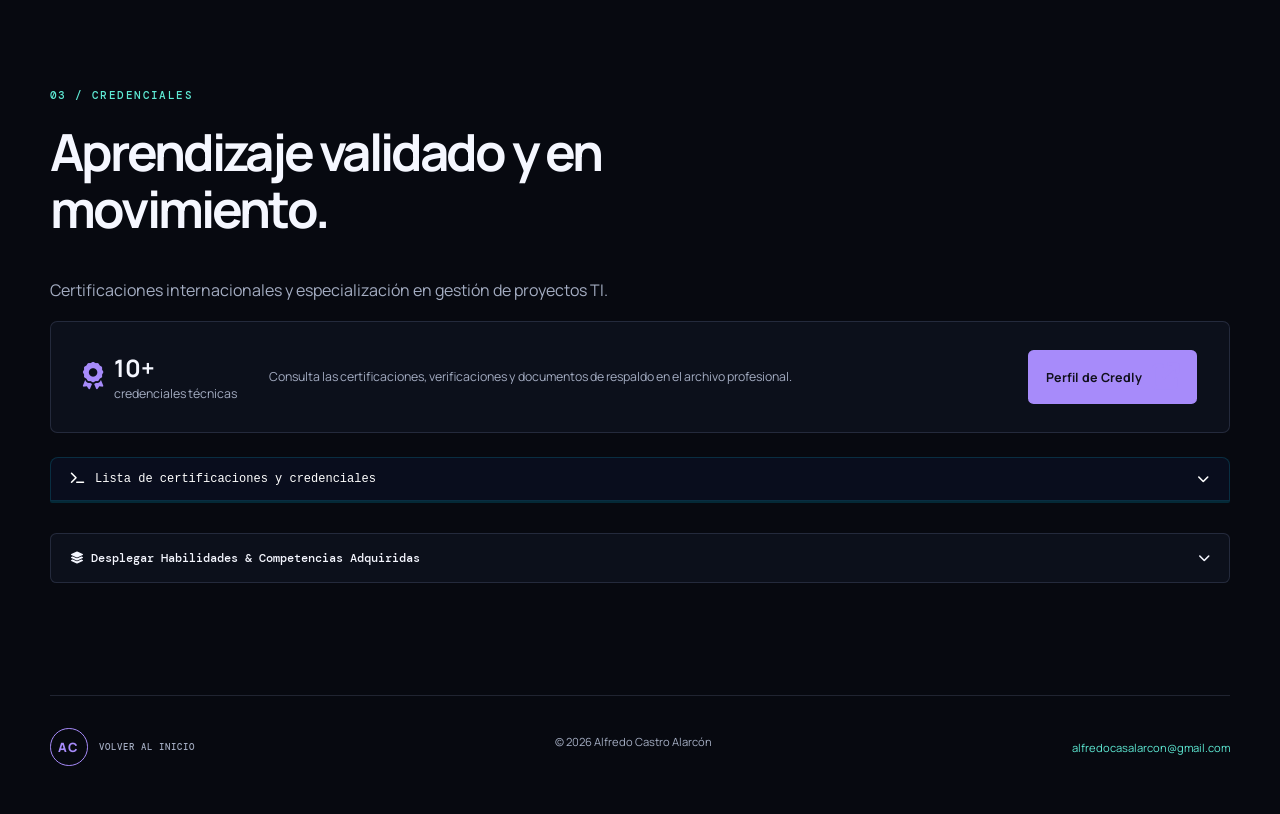
==== commit e3e98433: "Update project card for telemetría and data Replaced the second project card with a new project abou" ====
--- a/index.html
+++ b/index.html
@@ -57,7 +57,7 @@
       <div class="section-heading reveal"><div><p class="eyebrow">02 / TRABAJO SELECCIONADO</p><h2>Proyectos que conectan tecnología, datos y experiencia.</h2></div><a class="text-link" href="https://github.com/Alphareone" target="_blank" rel="noopener">Ver GitHub <i class="fa-brands fa-github"></i></a></div>
       <div class="projects-grid">
         <article class="project-card featured reveal"><p class="project-index">01 / DATA &amp; VISUALIZATION</p><h3>Monitoreo Analítico de Entornos Dimensionales con Inyección Simulada:(M.A.E.D.I.S)</h3><p> Dashboard interactivo de telemetría ambiental macrozonal. Centraliza de forma dinámica e inteligente métricas sintéticas en tiempo real de huella de carbono, contaminación lumínica, acústica y térmica a través de consolas georreferenciadas.</p><ul class="tags"><li>Big Data</li><li>Analytics</li><li>UI</li></ul><div class="project-links"><a href="https://alphareone.github.io/Carbono-APP-Visualizer/" target="_blank" rel="noopener" class="p-btn">Ver demo <i class="fa-solid fa-arrow-up-right-from-square"></i></a><a href="https://github.com/Alphareone/Carbono-APP-Visualizer.git" target="_blank" rel="noopener" class="p-btn">Código <i class="fa-brands fa-github"></i></a></div></article>
-        <article class="project-card reveal"><p class="project-index">02 / PREDICTIVE DATA</p><h3>Precision Weather Intelligence</h3><p>Modelo de minería de datos climáticos para apoyar predicciones de lluvia en Australia.</p><ul class="tags"><li>Data Mining</li><li>Python</li></ul><div class="project-links"><a href="https://github.com/Alphareone/Dashboard_climaCL.git" target="_blank" rel="noopener" class="p-btn">Ver proyecto <i class="fa-solid fa-arrow-up-right-from-square"></i></a></div></article>
+        <article class="project-card reveal"><p class="project-index">02 / TELEMETRÍA & DATA</p><h3>Plataforma Integrada de Control y Observación Sensorial</h3><p>Dashboard de monitoreo meteorológico y calidad del aire en tiempo real para comunas de Chile, desarrollado con análisis de telemetría y cartografía interactiva.</p><ul class="tags"><li>Python</li><li>Streamlit</li><li>Plotly</li><li>APIs / Telemetría</li></ul><div class="project-links"><a href="https://github.com/Alphareone/Dashboard_climaCL.git" target="_blank" rel="noopener" class="p-btn">Ver proyecto <i class="fa-solid fa-arrow-up-right-from-square"></i></a></div></article>
         <article class="project-card reveal"><p class="project-index">03 / WEB COMMERCE</p><h3>Masitas Jesse <small style="font-size:0.65rem;color:var(--muted);font-weight:500;display:block;margin-top:0.2rem;">(Alfombrin)</small></h3><p>Inicialmente el proyecto conocido como Alfombrin, era una solución interactiva de limpieza. Tras un pivote de negocio, la plataforma se adaptó al sector gastronómico para Masitas Jesse, un e-commerce de alimentos artesanales donde masas e ingredientes son hechos a mano con recetas tradicionales, optimizando la UI/UX para reflejar frescura y captura de pedidos.</p><ul class="tags"><li>E-commerce</li><li>UX/UI</li><li>Business Pivot</li></ul><div class="project-links-container"><div class="project-links-row"><a href="https://alphareone.github.io/Alfombrin/" target="_blank" rel="noopener" class="p-btn btn-legacy">Prototipo (Antes) <i class="fa-solid fa-globe"></i></a><a href="https://github.com/Alphareone/Alfombrin.git" target="_blank" rel="noopener" class="p-btn btn-legacy">Código (Antes) <i class="fa-brands fa-github"></i></a></div><div class="project-links-row"><a href="https://alphareone.github.io/MasitasJesse/" target="_blank" rel="noopener" class="p-btn">Demo (Después) <i class="fa-solid fa-arrow-up-right-from-square"></i></a><a href="https://github.com/Alphareone/MasitasJesse.git" target="_blank" rel="noopener" class="p-btn">Código (Después) <i class="fa-brands fa-github"></i></a></div></div></article>
         <article class="project-card reveal"><p class="project-index">04 / GEO-SPATIAL</p><h3>Globo Terráqueo 3D</h3><p>Aplicación web interactiva que renderiza un globo terráqueo en 3D en el navegador. Permite seleccionar países mediante clic, buscador o etiquetas flotantes para consultar datos clave en tiempo real, combinando de forma eficiente APIs externas con un sólido respaldo local. Diseñado para ser ligero, responsivo y de carga instantánea.</p><ul class="tags"><li>WebGL</li><li>3D UI</li><li>Real-time Data</li></ul><div class="project-links"><a href="https://alphareone.github.io/Mapa3D-Abca-Link/" target="_blank" rel="noopener" class="p-btn">Ver demo <i class="fa-solid fa-arrow-up-right-from-square"></i></a><a href="https://github.com/Alphareone/Mapa3D-Abca-Link.git" target="_blank" rel="noopener" class="p-btn">Código <i class="fa-brands fa-github"></i></a></div></article>
         <article class="project-card reveal"><p class="project-index">05 / REAL-TIME LOGIC</p><h3>Jiren Sushi App</h3><p>Plataforma interactiva de una sola página (SPA) orientada a la optimización de canales comerciales para gastronomía local. Resuelve la inconsistencia en los desfases de atención mediante un algoritmo de control en tiempo real anclado a la zona horaria continental de Chile, automatizando el flujo de conversión mediante enrutamiento directo y plantillas dinámicas hacia la API de WhatsApp.</p><ul class="tags"><li>SPA</li><li>Real-time Data</li><li>Automation</li></ul><div class="project-links"><a href="https://alphareone.github.io/JirenSushi-App/" target="_blank" rel="noopener" class="p-btn">Ver demo <i class="fa-solid fa-arrow-up-right-from-square"></i></a><a href="https://github.com/Alphareone/JirenSushi-App.git" target="_blank" rel="noopener" class="p-btn">Código <i class="fa-brands fa-github"></i></a></div></article>
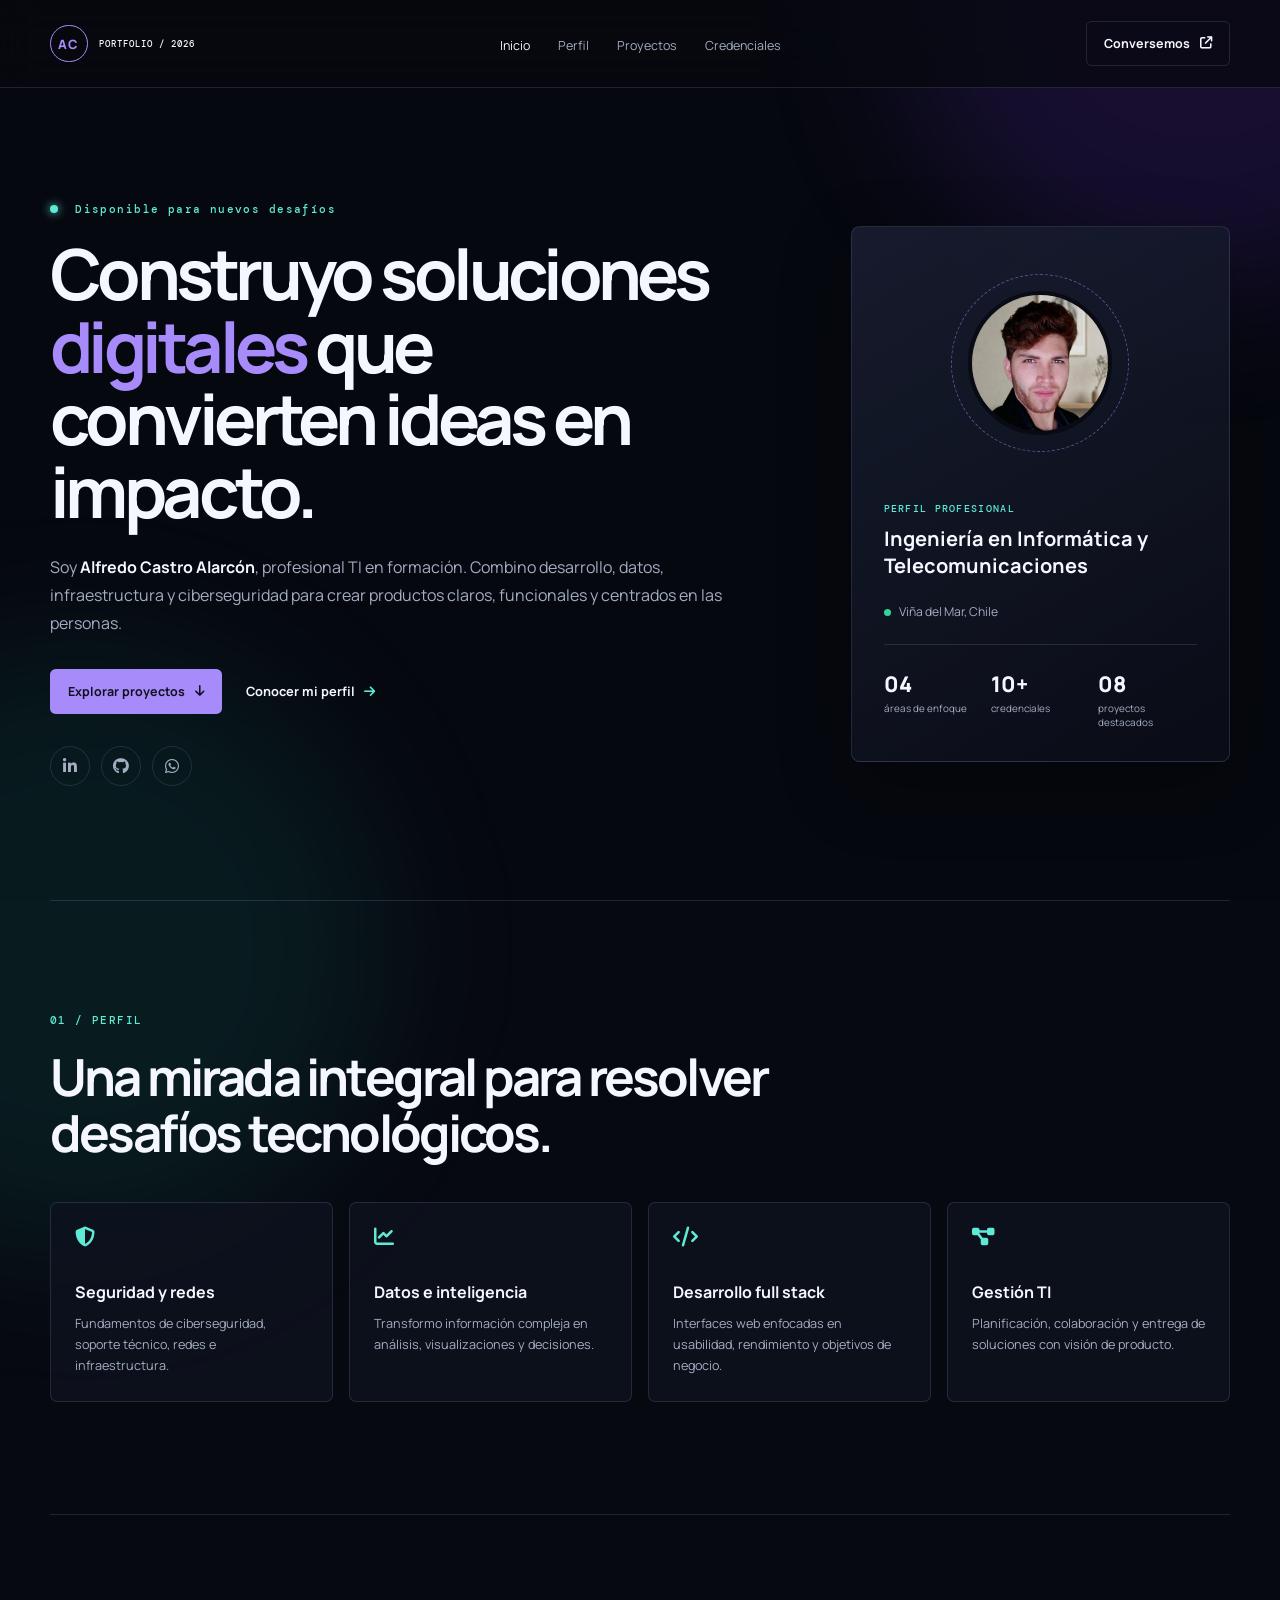
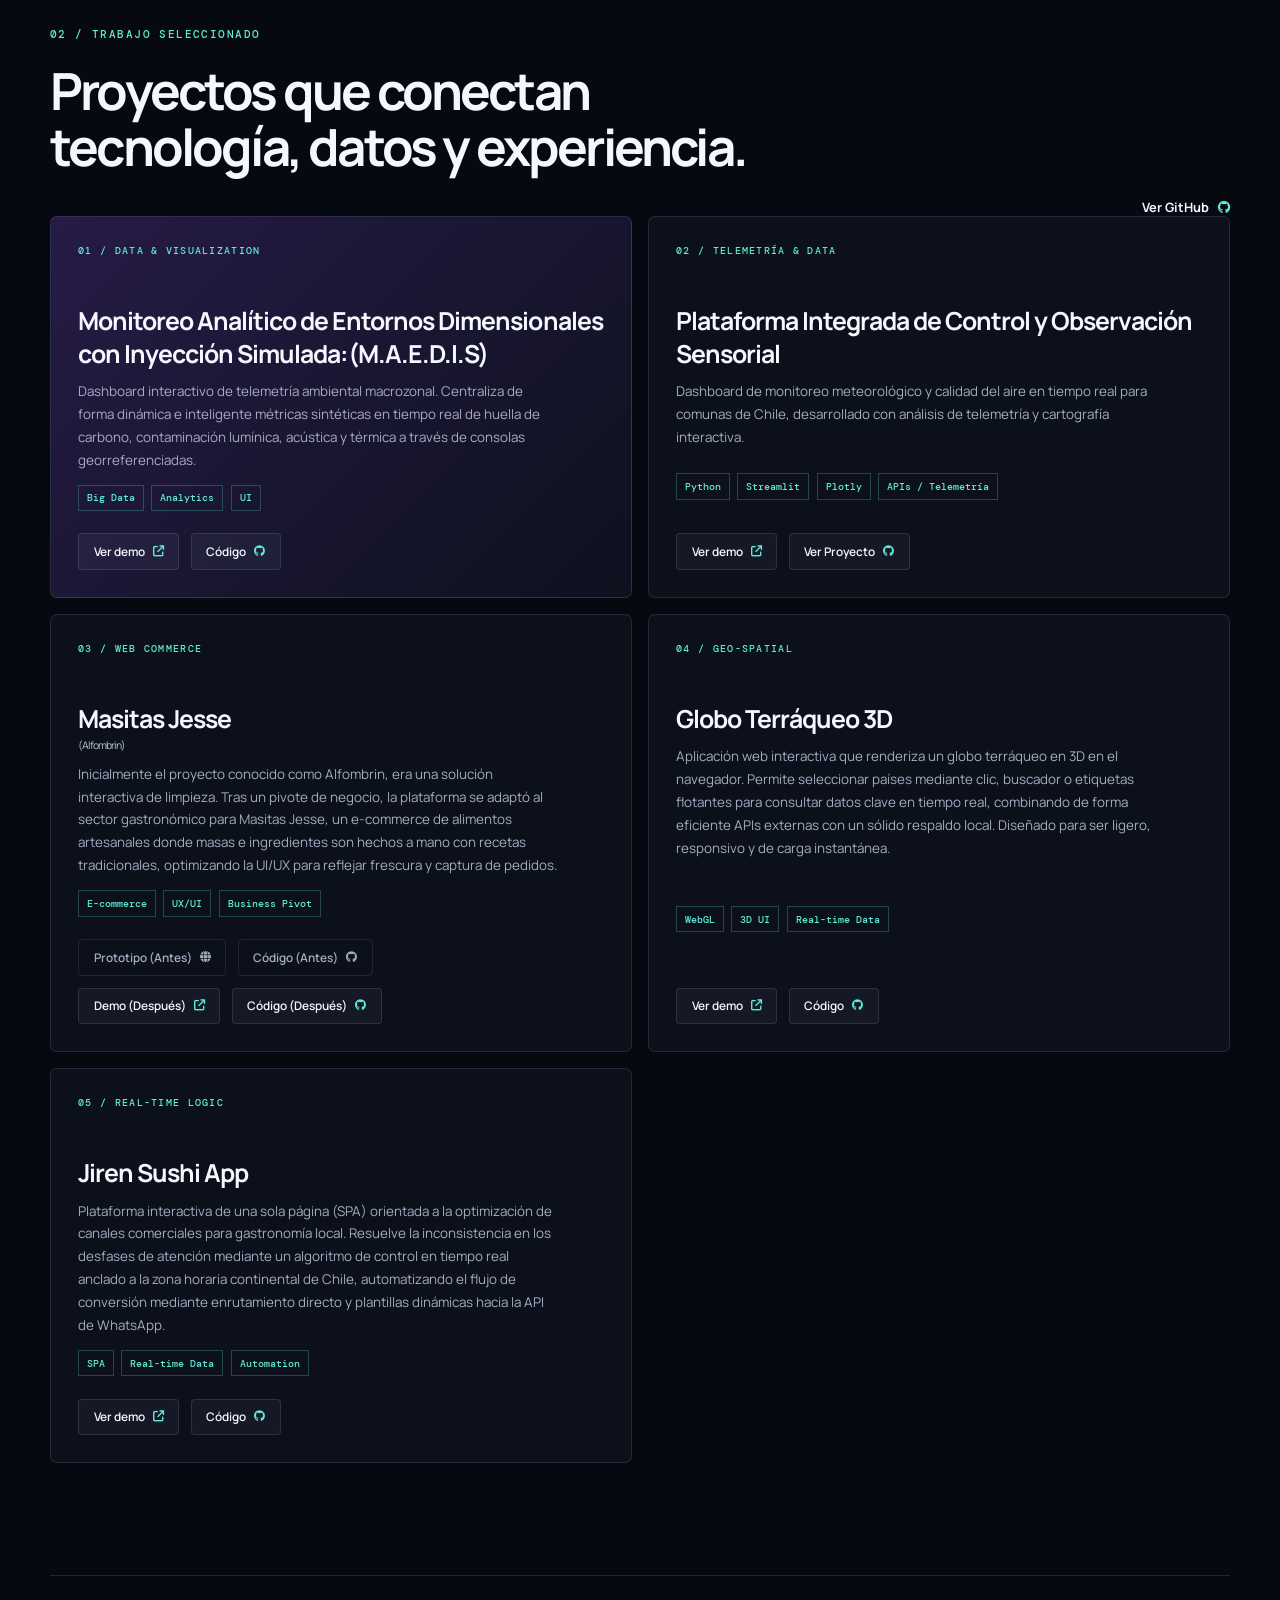
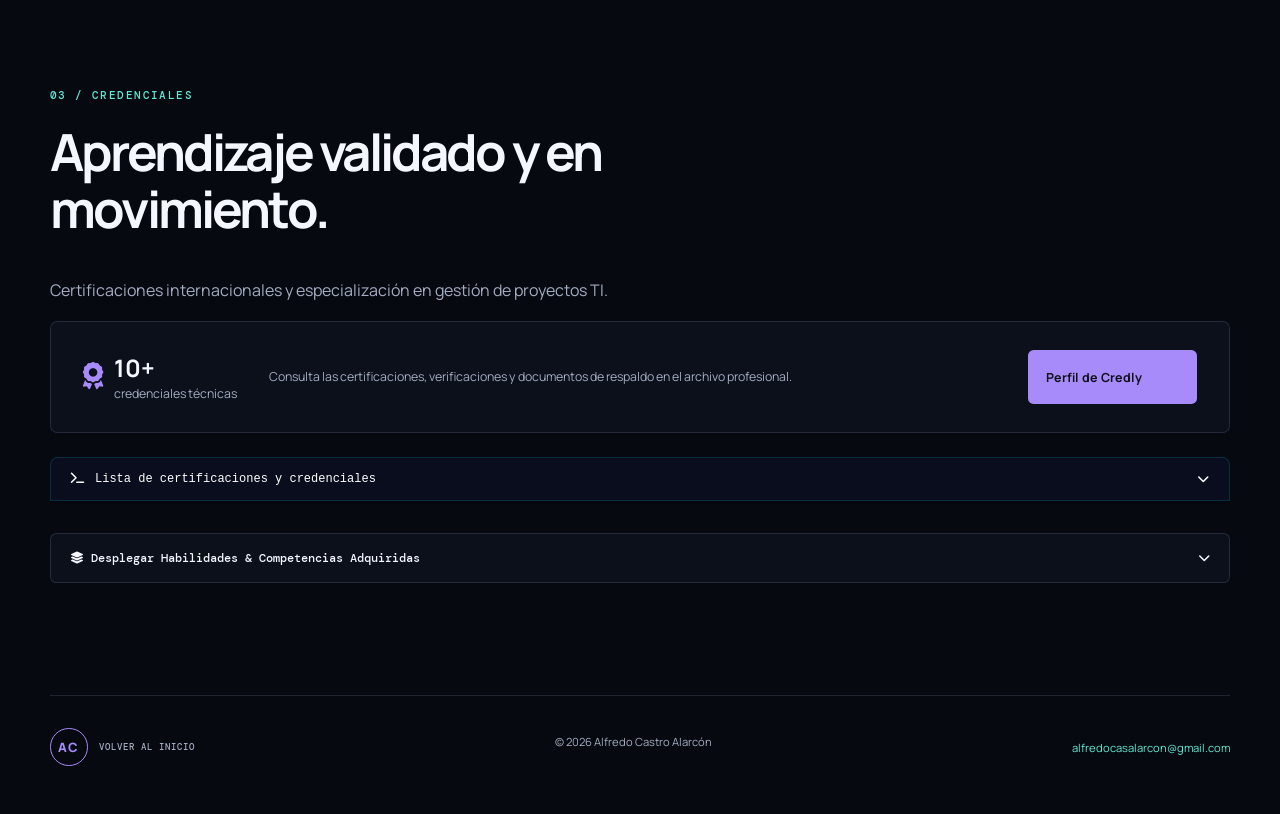
==== commit 5dc9bdd9: "Duplicate project card for TELEMETRÍA & DATA" ====
--- a/index.html
+++ b/index.html
@@ -57,7 +57,7 @@
       <div class="section-heading reveal"><div><p class="eyebrow">02 / TRABAJO SELECCIONADO</p><h2>Proyectos que conectan tecnología, datos y experiencia.</h2></div><a class="text-link" href="https://github.com/Alphareone" target="_blank" rel="noopener">Ver GitHub <i class="fa-brands fa-github"></i></a></div>
       <div class="projects-grid">
         <article class="project-card featured reveal"><p class="project-index">01 / DATA &amp; VISUALIZATION</p><h3>Monitoreo Analítico de Entornos Dimensionales con Inyección Simulada:(M.A.E.D.I.S)</h3><p> Dashboard interactivo de telemetría ambiental macrozonal. Centraliza de forma dinámica e inteligente métricas sintéticas en tiempo real de huella de carbono, contaminación lumínica, acústica y térmica a través de consolas georreferenciadas.</p><ul class="tags"><li>Big Data</li><li>Analytics</li><li>UI</li></ul><div class="project-links"><a href="https://alphareone.github.io/Carbono-APP-Visualizer/" target="_blank" rel="noopener" class="p-btn">Ver demo <i class="fa-solid fa-arrow-up-right-from-square"></i></a><a href="https://github.com/Alphareone/Carbono-APP-Visualizer.git" target="_blank" rel="noopener" class="p-btn">Código <i class="fa-brands fa-github"></i></a></div></article>
-        <article class="project-card reveal"><p class="project-index">02 / TELEMETRÍA & DATA</p><h3>Plataforma Integrada de Control y Observación Sensorial</h3><p>Dashboard de monitoreo meteorológico y calidad del aire en tiempo real para comunas de Chile, desarrollado con análisis de telemetría y cartografía interactiva.</p><ul class="tags"><li>Python</li><li>Streamlit</li><li>Plotly</li><li>APIs / Telemetría</li></ul><div class="project-links"><a href="https://github.com/Alphareone/Dashboard_climaCL.git" target="_blank" rel="noopener" class="p-btn">Ver proyecto <i class="fa-solid fa-arrow-up-right-from-square"></i></a></div></article>
+        <article class="project-card reveal"><p class="project-index">02 / TELEMETRÍA & DATA</p><h3>Plataforma Integrada de Control y Observación Sensorial</h3><p>Dashboard de monitoreo meteorológico y calidad del aire en tiempo real para comunas de Chile, desarrollado con análisis de telemetría y cartografía interactiva.</p><ul class="tags"><li>Python</li><li>Streamlit</li><li>Plotly</li><li>APIs / Telemetría</li></ul><div class="project-links"><a href="https://plataforma-integrada-control-observacion-sensorial-alphareone.streamlit.app/" target="_blank" rel="noopener" class="p-btn">Ver demo <i class="fa-solid fa-arrow-up-right-from-square"></i></a><a href="https://github.com/Alphareone/Dashboard_climaCL.git" target="_blank" rel="noopener" class="p-btn">Ver Proyecto<i class="fa-brands fa-github"></i></a></div></article>
         <article class="project-card reveal"><p class="project-index">03 / WEB COMMERCE</p><h3>Masitas Jesse <small style="font-size:0.65rem;color:var(--muted);font-weight:500;display:block;margin-top:0.2rem;">(Alfombrin)</small></h3><p>Inicialmente el proyecto conocido como Alfombrin, era una solución interactiva de limpieza. Tras un pivote de negocio, la plataforma se adaptó al sector gastronómico para Masitas Jesse, un e-commerce de alimentos artesanales donde masas e ingredientes son hechos a mano con recetas tradicionales, optimizando la UI/UX para reflejar frescura y captura de pedidos.</p><ul class="tags"><li>E-commerce</li><li>UX/UI</li><li>Business Pivot</li></ul><div class="project-links-container"><div class="project-links-row"><a href="https://alphareone.github.io/Alfombrin/" target="_blank" rel="noopener" class="p-btn btn-legacy">Prototipo (Antes) <i class="fa-solid fa-globe"></i></a><a href="https://github.com/Alphareone/Alfombrin.git" target="_blank" rel="noopener" class="p-btn btn-legacy">Código (Antes) <i class="fa-brands fa-github"></i></a></div><div class="project-links-row"><a href="https://alphareone.github.io/MasitasJesse/" target="_blank" rel="noopener" class="p-btn">Demo (Después) <i class="fa-solid fa-arrow-up-right-from-square"></i></a><a href="https://github.com/Alphareone/MasitasJesse.git" target="_blank" rel="noopener" class="p-btn">Código (Después) <i class="fa-brands fa-github"></i></a></div></div></article>
         <article class="project-card reveal"><p class="project-index">04 / GEO-SPATIAL</p><h3>Globo Terráqueo 3D</h3><p>Aplicación web interactiva que renderiza un globo terráqueo en 3D en el navegador. Permite seleccionar países mediante clic, buscador o etiquetas flotantes para consultar datos clave en tiempo real, combinando de forma eficiente APIs externas con un sólido respaldo local. Diseñado para ser ligero, responsivo y de carga instantánea.</p><ul class="tags"><li>WebGL</li><li>3D UI</li><li>Real-time Data</li></ul><div class="project-links"><a href="https://alphareone.github.io/Mapa3D-Abca-Link/" target="_blank" rel="noopener" class="p-btn">Ver demo <i class="fa-solid fa-arrow-up-right-from-square"></i></a><a href="https://github.com/Alphareone/Mapa3D-Abca-Link.git" target="_blank" rel="noopener" class="p-btn">Código <i class="fa-brands fa-github"></i></a></div></article>
         <article class="project-card reveal"><p class="project-index">05 / REAL-TIME LOGIC</p><h3>Jiren Sushi App</h3><p>Plataforma interactiva de una sola página (SPA) orientada a la optimización de canales comerciales para gastronomía local. Resuelve la inconsistencia en los desfases de atención mediante un algoritmo de control en tiempo real anclado a la zona horaria continental de Chile, automatizando el flujo de conversión mediante enrutamiento directo y plantillas dinámicas hacia la API de WhatsApp.</p><ul class="tags"><li>SPA</li><li>Real-time Data</li><li>Automation</li></ul><div class="project-links"><a href="https://alphareone.github.io/JirenSushi-App/" target="_blank" rel="noopener" class="p-btn">Ver demo <i class="fa-solid fa-arrow-up-right-from-square"></i></a><a href="https://github.com/Alphareone/JirenSushi-App.git" target="_blank" rel="noopener" class="p-btn">Código <i class="fa-brands fa-github"></i></a></div></article>
